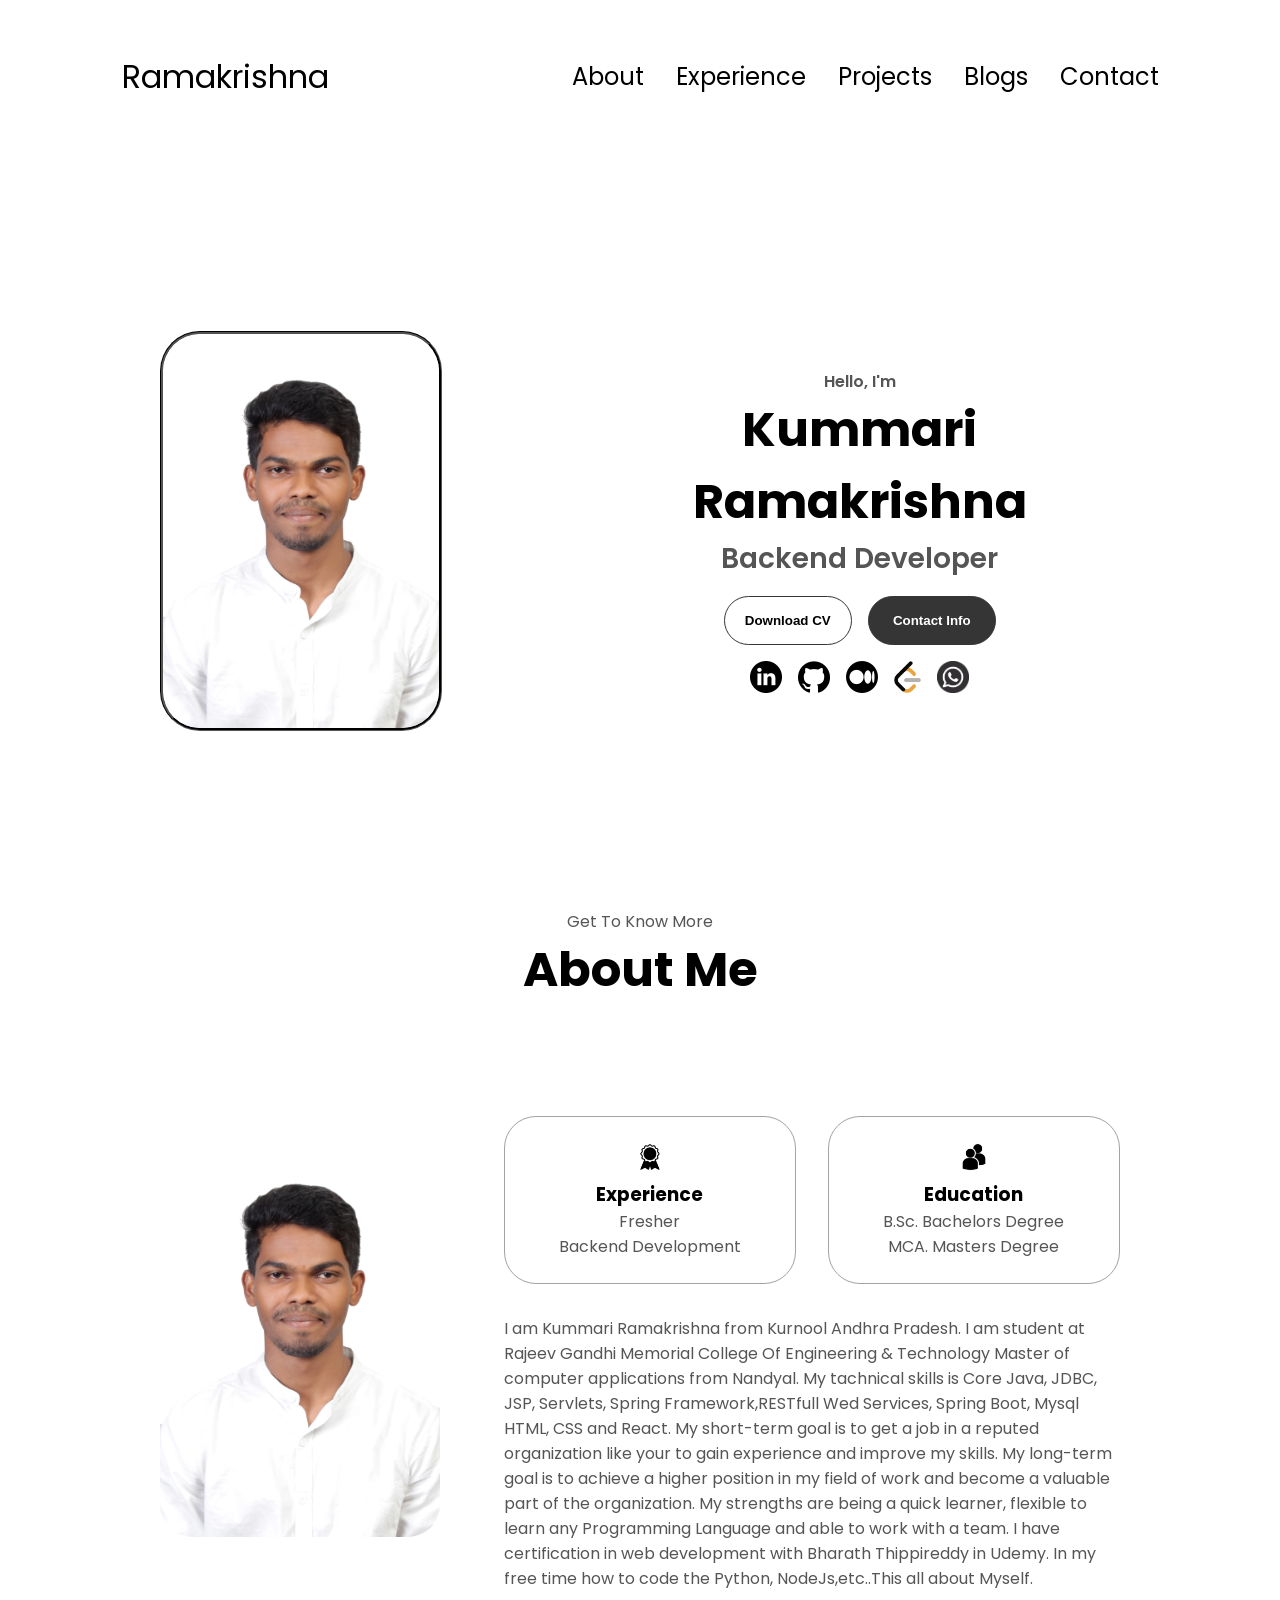
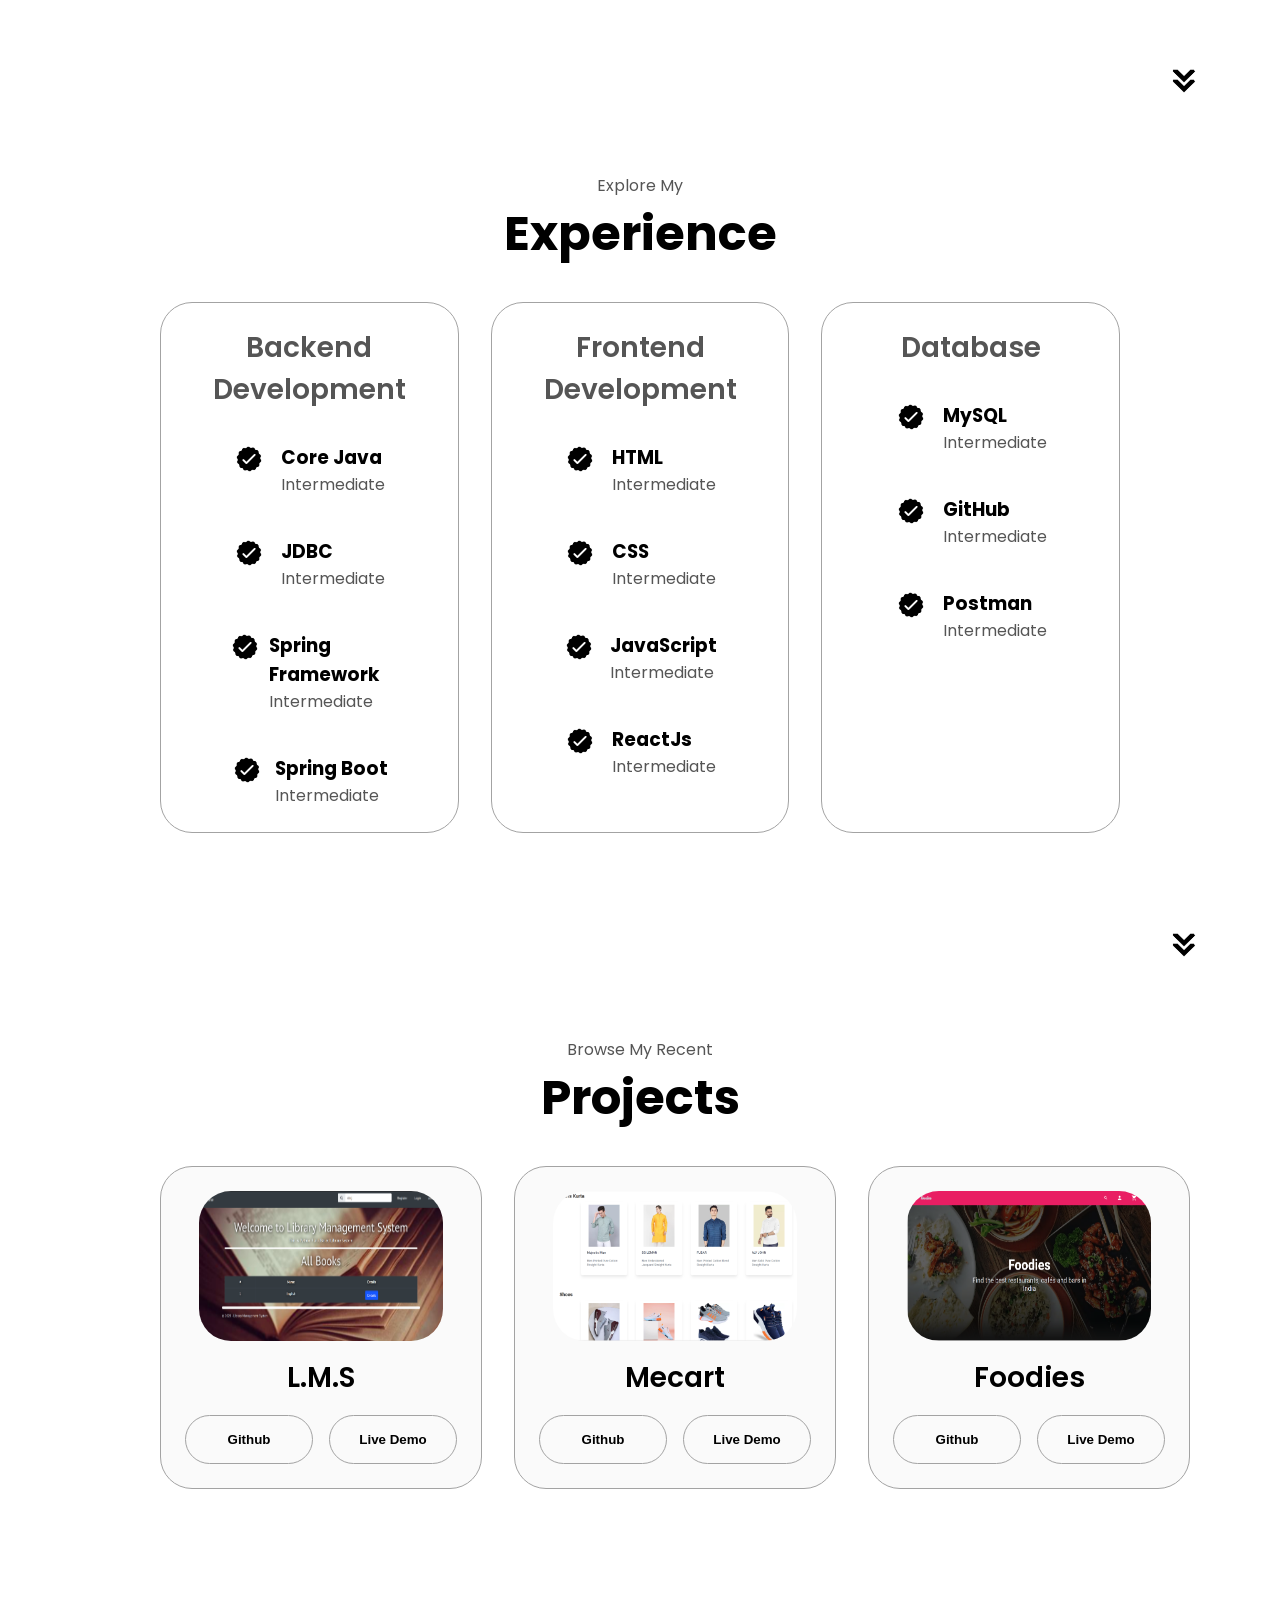
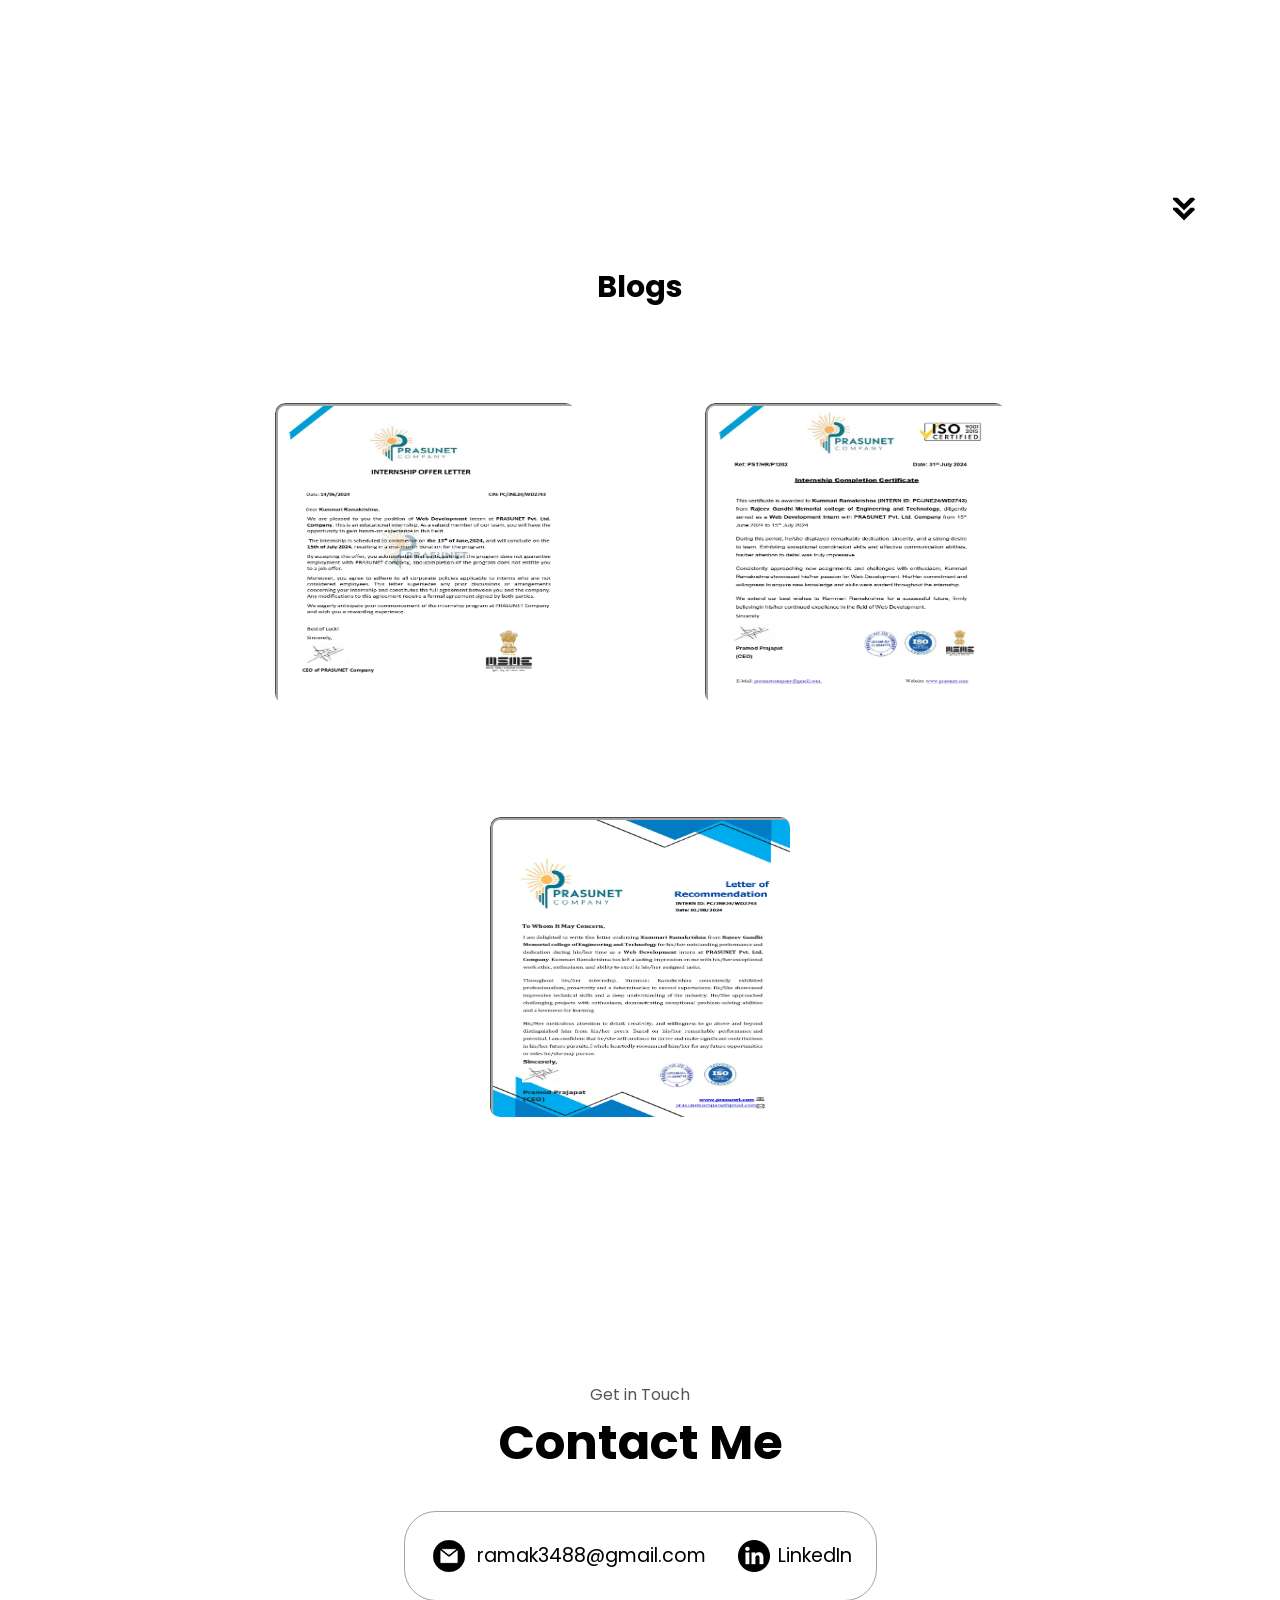
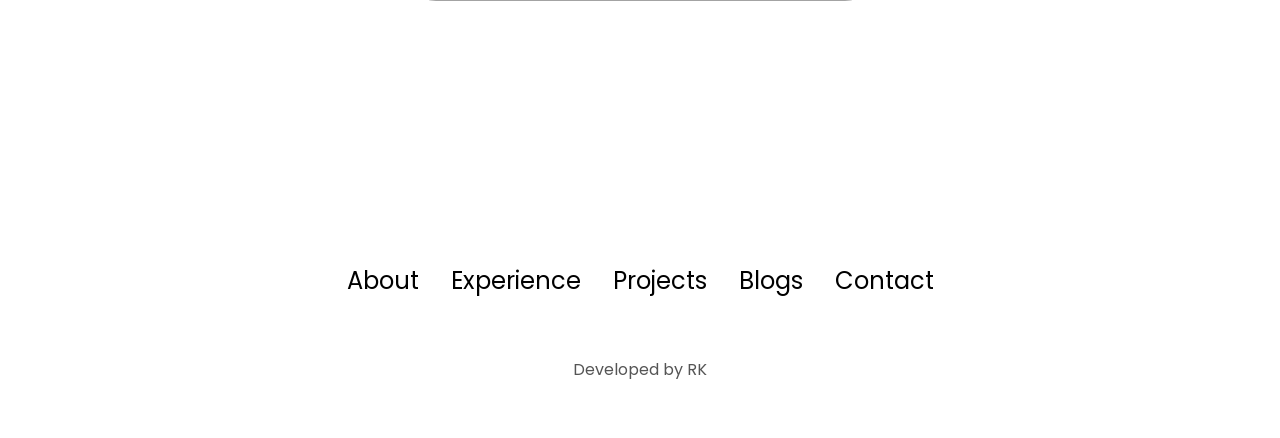
==== Ramakrishna/index.html @ 5ee0438a "Commit RK" ====
<!DOCTYPE html>
<html lang="en">
  <head>
    <meta charset="UTF-8" />
    <meta http-equiv="X-UA-Compatible" content="IE=edge" />
    <meta name="viewport" content="width=device-width, initial-scale=1.0" />
    <title>RK Portfolio</title>
    <link rel="stylesheet" href="style.css" />
    <link rel="stylesheet" href="mediaqueries.css" />
  </head>
  <body>
    <nav id="desktop-nav">
      <div class="logo">Ramakrishna</div>
      <div>
        <ul class="nav-links">
          <li><a href="#about">About</a></li>
          <li><a href="#experience">Experience</a></li>
          <li><a href="#projects">Projects</a></li>
          <li><a href="#blogs">Blogs</a></li>
          <li><a href="#contact">Contact</a></li>
        </ul>
      </div>
    </nav>
    <nav id="hamburger-nav">
      <div class="logo">Ramakrishna</div>
      <div class="hamburger-menu">
        <div class="hamburger-icon" onclick="toggleMenu()">
          <span></span>
          <span></span>
          <span></span>
        </div>
        <div class="menu-links">
          <li><a href="#about" onclick="toggleMenu()">About</a></li>
          <li><a href="#experience" onclick="toggleMenu()">Experience</a></li>
          <li><a href="#projects" onclick="toggleMenu()">Projects</a></li>
          <li><a href="#blogs" onclick="toggleMenu()">Blogs</a></li>
          <li><a href="#contact" onclick="toggleMenu()">Contact</a></li>
        </div>
      </div>
    </nav>
    <section id="profile">
      <div class="section__pic-container">
        <img  class="main-image" src="./assets/IMG_5752.JPG" alt="RK profile picture" />
      </div>
      <div class="section__text">
        <p class="section__text__p1">Hello, I'm</p>
        <h1 class="title">Kummari Ramakrishna</h1>
        <p class="section__text__p2">Backend Developer</p>
        <div class="btn-container">
          <button
            class="btn btn-color-2"
            onclick="window.open('./assets/RamakrishnaCV3488.pdf')"
          >
            Download CV
          </button>
          <button class="btn btn-color-1" onclick="location.href='./#contact'">
            Contact Info
          </button>
        </div>
        <div id="socials-container">
          <img
            src="./assets/linkedin.png"
            alt="My LinkedIn profile"
            class="icon"
            onclick="location.href='https://www.linkedin.com/in/k-ramakrishna-a9a9811ab/'"
          />
          <img
            src="./assets/github.png"
            alt="My Github profile"
            class="icon"
            onclick="location.href='https://github.com/RAMAKRISHNA3488'"
          />
          <img
          src="./assets/Medium.png"
          alt="Medium profile"
          class="icon"
          onclick="location.href='https://ramakrishna-01.medium.com'"
        />
        <img
        src="./assets/LeetCode.png"
        alt="Leetcode profile"
        class="icon"
        onclick="location.href='https://leetcode.com/u/Ram3488/'"
      />
      <img
      src="./assets/whatsapp.png"
      alt="Whatsapp profile"
      class="icon"
      onclick="location.href='https://wa.me/+919949920219?text=Hello%20Ram,%20I%20am'"
    />
        </div>
      </div>
    </section>
    <section id="about">
      <p class="section__text__p1">Get To Know More</p>
      <h1 class="title">About Me</h1>
      <div class="section-container">
        <div class="section__pic-container">
          <img
            src="./assets/IMG_5752.JPG"
            alt="Profile picture"
            class="about-pic"
          />
        </div>
        <div class="about-details-container">
          <div class="about-containers">
            <div class="details-container">
              <img
                src="./assets/experience.png"
                alt="Experience icon"
                class="icon"
              />
              <h3>Experience</h3>
              <p>Fresher <br />Backend Development</p>
            </div>
            <div class="details-container">
              <img
                src="./assets/education.png"
                alt="Education icon"
                class="icon"
              />
              <h3>Education</h3>
              <p>B.Sc. Bachelors Degree<br />MCA. Masters Degree</p>
            </div>
          </div>
          <div class="text-container">
            <p>
              I am Kummari Ramakrishna from Kurnool Andhra Pradesh. 
              I am student at Rajeev Gandhi Memorial
              College Of Engineering & Technology Master of computer applications from Nandyal. 
              My tachnical skills is Core Java, JDBC, JSP, Servlets, Spring Framework,RESTfull Wed Services, Spring Boot, Mysql HTML, CSS and React.
               My short-term goal is to get a job in a reputed organization like your to gain experience and improve my skills. 
               My long-term goal is to achieve a higher position in my field of work and become a valuable part of the organization.
                My strengths are being a quick learner, flexible to learn any Programming Language and able to work with a team.
                 I have certification in web development with Bharath Thippireddy in Udemy. In my free time how to code the Python, NodeJs,etc..This all about Myself.
            </p>
          </div>
        </div>
      </div>
      <img
        src="./assets/arrow.png"
        alt="Arrow icon"
        class="icon arrow"
        onclick="location.href='./#experience'"
      />
    </section>
    <section id="experience">
      <p class="section__text__p1">Explore My</p>
      <h1 class="title">Experience</h1>
      <div class="experience-details-container">
        <div class="about-containers">
          <div class="details-container">
            <h2 class="experience-sub-title">Backend Development</h2>
            <div class="article-container">
              <article>
                <img
                  src="./assets/checkmark.png"
                  alt="Experience icon"
                  class="icon"
                />
                <div>
                  <h3>Core Java</h3>
                  <p>Intermediate</p>
                </div>
              </article>
              <article>
                <img
                  src="./assets/checkmark.png"
                  alt="Experience icon"
                  class="icon"
                />
                <div>
                  <h3>JDBC</h3>
                  <p>Intermediate</p>
                </div>
              </article>
              <article>
                <img
                  src="./assets/checkmark.png"
                  alt="Experience icon"
                  class="icon"
                />
                <div>
                  <h3>Spring Framework</h3>
                  <p>Intermediate</p>
                </div>
              </article>
              <article>
                <img
                  src="./assets/checkmark.png"
                  alt="Experience icon"
                  class="icon"
                />
                <div>
                  <h3>Spring Boot</h3>
                  <p>Intermediate</p>
                </div>
              </article>
              
            </div>
          </div>
          <div class="details-container">
            <h2 class="experience-sub-title">Frontend Development</h2>
            <div class="article-container">
              <article>
                <img
                  src="./assets/checkmark.png"
                  alt="Experience icon"
                  class="icon"
                />
                <div>
                  <h3>HTML</h3>
                  <p>Intermediate</p>
                </div>
              </article>
              <article>
                <img
                  src="./assets/checkmark.png"
                  alt="Experience icon"
                  class="icon"
                />
                <div>
                  <h3>CSS</h3>
                  <p>Intermediate</p>
                </div>
              </article>
              <article>
                <img
                  src="./assets/checkmark.png"
                  alt="Experience icon"
                  class="icon"
                />
                <div>
                  <h3>JavaScript</h3>
                  <p>Intermediate</p>
                </div>
              </article>
              <article>
                <img
                  src="./assets/checkmark.png"
                  alt="Experience icon"
                  class="icon"
                />
                <div>
                  <h3>ReactJs</h3>
                  <p>Intermediate</p>
                </div>
              </article>
            </div>
          </div>
          <div class="details-container">
            <h2 class="experience-sub-title">Database</h2>
            <div class="article-container">
              <article>
                <img
                  src="./assets/checkmark.png"
                  alt="Experience icon"
                  class="icon"
                />
                <div>
                  <h3>MySQL</h3>
                  <p>Intermediate</p>
                </div>
              </article>
              <article>
                <img
                  src="./assets/checkmark.png"
                  alt="Experience icon"
                  class="icon"
                />
                <div>
                  <h3>GitHub</h3>
                  <p>Intermediate</p>
                </div>
              </article>
              <article>
                <img
                  src="./assets/checkmark.png"
                  alt="Experience icon"
                  class="icon"
                />
                <div>
                  <h3>Postman</h3>
                  <p>Intermediate</p>
                </div>
              </article>
            </div>
          </div>
        </div>
      </div>
      <img
        src="./assets/arrow.png"
        alt="Arrow icon"
        class="icon arrow"
        onclick="location.href='./#projects'"
      />
    </section>
    <section id="projects">
      <p class="section__text__p1">Browse My Recent</p>
      <h1 class="title">Projects</h1>
      <div class="experience-details-container">
        <div class="about-containers">
          <div class="details-container color-container">
            <div class="article-container">
              <img
                src="assets/library.png"
                alt="Project 1"
                class="project-img"
              />
            </div>
            <h2 class="experience-sub-title project-title">L.M.S</h2>
            <div class="btn-container">
              <button
                class="btn btn-color-2 project-btn"
                onclick="location.href='#'"
              >
                Github
              </button>
              <button
                class="btn btn-color-2 project-btn"
                onclick="location.href='LibraryLiveDemo.html'"
              >
                Live Demo
              </button>
            </div>
          </div>
          <div class="details-container color-container">
            <div class="article-container">
              <img
                src="./livedemo-mecart-pics/Main Mecart.png"
                alt="Project 2"
                class="project-img"
              />
            </div>
            <h2 class="experience-sub-title project-title">Mecart</h2>
            <div class="btn-container">
              <button
                class="btn btn-color-2 project-btn"
                onclick="location.href='#'"
              >
                Github
              </button>
              <button
                class="btn btn-color-2 project-btn"
                onclick="location.href='MecartLiveDemo.html'"
              >
                Live Demo
              </button>
            </div>
          </div>
          <div class="details-container color-container">
            <div class="article-container">
              <img
                src="./Foodies/Foodies-Main.png"
                alt="Project 3"
                class="project-img"
              />
            </div>
            <h2 class="experience-sub-title project-title">Foodies</h2>
            <div class="btn-container">
              <button
                class="btn btn-color-2 project-btn"
                onclick="location.href='#'"
              >
                Github
              </button>
              <button
                class="btn btn-color-2 project-btn"
                onclick="location.href='FoodiesLiveDemo.html'"
              >
                Live Demo
              </button>
            </div>
          </div>
        </div>
      </div>
      <img
        src="./assets/arrow.png"
        alt="Arrow icon"
        class="icon arrow"
        onclick="location.href='./#contact'"
      />
    </section>
    <h1 class="blog-title" >Blogs</h1>
    <section class="main-blog" id="blogs">
      <div class="blogs">
        <div class="blog">
          <img src="./assets/Blogs/Offer-Letter.jpg" alt="">
          <div class="content">
            <h1>Web Development Intern</h1>
            <h2>Prasunet Company Private Limited</h2>
            <p>June-2024 to July-2024</p>
            <p>-Internship Offer Letter</p>
          </div>
        </div>
      </div>
      <div class="blogs">
        <div class="blog">
          <img src="./assets/Blogs/Completions-Certificate.jpg" alt="">
          <div class="content">
            <h1>Web Development Intern</h1>
            <h2>Prasunet Company Private Limited</h2>
            <p>June-2024 to July-2024</p>
            <p>-Internship Completion Certificate</p>
          </div>
        </div>
      </div>

      <div class="blogs">
        <div class="blog">
          <img src="./assets/Blogs/Letter-of-Recommendation.jpg" alt="">
          <div class="content">
            <h1>Web Development Intern</h1>
            <h2>Prasunet Company Private Limited</h2>
            <p>June-2024 to July-2024</p>
            <p>-Letter of Recommendation(LoR)</p>
          </div>
        </div>
      </div>
    </section>
    <section id="contact">
      <p class="section__text__p1">Get in Touch</p>
      <h1 class="title">Contact Me</h1>
      <div class="contact-info-upper-container">
        <div class="contact-info-container">
          <img
            src="./assets/email.png"
            alt="Email icon"
            class="icon contact-icon email-icon"
          />
          <p><a href="mailto:ramak3488@gmail.com">ramak3488@gmail.com</a></p>
        </div>
        <div class="contact-info-container">
          <img
            src="./assets/linkedin.png"
            alt="LinkedIn icon"
            class="icon contact-icon"
          />
          <p><a href="https://www.linkedin.com/in/k-ramakrishna-a9a9811ab/">LinkedIn</a></p>
        </div>
      </div>
    </section>
    <footer>
      <nav>
        <div class="nav-links-container">
          <ul class="nav-links">
            <li><a href="#about">About</a></li>
            <li><a href="#experience">Experience</a></li>
            <li><a href="#projects">Projects</a></li>
            <li><a href="#blogs">Blogs</a></li>
            <li><a href="#contact">Contact</a></li>
          </ul>
        </div>
      </nav>
      <p>Developed by RK</p>
    </footer>
    <script src="script.js"></script>
  </body>
</html>
---- Ramakrishna/style.css ----
/* GENERAL */

@import url("https://fonts.googleapis.com/css2?family=Poppins:wght@300;400;500;600&display=swap");

* {
  margin: 0;
  padding: 0;
}

body {
  font-family: "Poppins", sans-serif;
}

html {
  scroll-behavior: smooth;
}

p {
  color: rgb(85, 85, 85);
}

/* TRANSITION */

a,
.btn {
  transition: all 300ms ease;
}

/* DESKTOP NAV */

nav,
.nav-links {
  display: flex;
}

nav {
  justify-content: space-around;
  align-items: center;
  height: 17vh;
}

.nav-links {
  gap: 2rem;
  list-style: none;
  font-size: 1.5rem;
}

a {
  color: black;
  text-decoration: none;
  text-decoration-color: white;
}

a:hover {
  color: grey;
  text-decoration: underline;
  text-underline-offset: 1rem;
  text-decoration-color: rgb(181, 181, 181);
}

.logo {
  font-size: 2rem;
}

.logo:hover {
  cursor: default;
}

/* HAMBURGER MENU */

#hamburger-nav {
  display: none;
}

.hamburger-menu {
  position: relative;
  display: inline-block;
}

.hamburger-icon {
  display: flex;
  flex-direction: column;
  justify-content: space-between;
  height: 24px;
  width: 30px;
  cursor: pointer;
}

.hamburger-icon span {
  width: 100%;
  height: 2px;
  background-color: black;
  transition: all 0.3 ease-in-out;
}

.menu-links {
  position: absolute;
  top: 100%;
  right: 0;
  background-color: white;
  width: fit-content;
  max-height: 0;
  overflow: hidden;
  transition: all 0.3 ease-in-out;
}

.menu-links a {
  display: block;
  padding: 10px;
  text-align: center;
  font-size: 1.5rem;
  color: black;
  text-decoration: none;
  transition: all 0.3 ease-in-out;
}

.menu-links li {
  list-style: none;
}

.menu-links.open {
  max-height: 300px;
}

.hamburger-icon.open span:first-child {
  transform: rotate(45deg) translate(10px, 5px);
}

.hamburger-icon.open span:nth-child(2) {
  opacity: 0;
}

.hamburger-icon.open span:last-child {
  transform: rotate(-45deg) translate(10px, -5px);
}

.hamburger-icon span:first-child {
  transform: none;
}

.hamburger-icon span:first-child {
  opacity: 1;
}

.hamburger-icon span:first-child {
  transform: none;
}

/* SECTIONS */

section {
  padding-top: 4vh;
  height: 96vh;
  margin: 0 10rem;
  box-sizing: border-box;
  min-height: fit-content;
}

.section-container {
  display: flex;
}

/* PROFILE SECTION */

#profile {
  display: flex;
  justify-content: center;
  gap: 5rem;
  height: 80vh;
}

.section__pic-container {
  display: flex;
  height: 400px;
  width: 400px;
  margin: auto 0;
  border-radius: 10px;
}
.main-image {
  border-radius: 40px;
  border-color: black;
  border-style:  groove;
}

.section__text {
  align-self: center;
  text-align: center;
}

.section__text p {
  font-weight: 600;
}

.section__text__p1 {
  text-align: center;
}

.section__text__p2 {
  font-size: 1.75rem;
  margin-bottom: 1rem;
}

.title {
  font-size: 3rem;
  text-align: center;
}

#socials-container {
  display: flex;
  justify-content: center;
  margin-top: 1rem;
  gap: 1rem;
}

/* ICONS */

.icon {
  cursor: pointer;
  height: 2rem;
}

/* BUTTONS */

.btn-container {
  display: flex;
  justify-content: center;
  gap: 1rem;
}

.btn {
  font-weight: 600;
  transition: all 300ms ease;
  padding: 1rem;
  width: 8rem;
  border-radius: 2rem;
}

.btn-color-1,
.btn-color-2 {
  border: rgb(53, 53, 53) 0.1rem solid;
}

.btn-color-1:hover,
.btn-color-2:hover {
  cursor: pointer;
}

.btn-color-1,
.btn-color-2:hover {
  background: rgb(53, 53, 53);
  color: white;
}


.btn-color-1:hover {
  background: white;
  color: black;
 
}

.btn-color-2 {
  background: none;
}

.btn-color-2:hover {
  border: rgb(255, 255, 255) 0.1rem solid;
}

.btn-container {
  gap: 1rem;
}

/* ABOUT SECTION */

#about {
  position: relative;
}

.about-containers {
  gap: 2rem;
  margin-bottom: 2rem;
  margin-top: 2rem;
}

.about-details-container {
  justify-content: center;
  flex-direction: column;
}

.about-containers,
.about-details-container {
  display: flex;
}

.about-pic {
  border-radius: 2rem;
}

.arrow {
  position: absolute;
  right: -5rem;
  bottom: 2.5rem;
}

.details-container {
  padding: 1.5rem;
  flex: 1;
  background: white;
  border-radius: 2rem;
  border: rgb(53, 53, 53) 0.1rem solid;
  border-color: rgb(163, 163, 163);
  text-align: center;
}

.section-container {
  gap: 4rem;
  height: 80%;
}

.section__pic-container {
  height: 400px;
  width: 400px;
  margin: auto 0;
}

/* EXPERIENCE SECTION */

#experience {
  position: relative;
}

.experience-sub-title {
  color: rgb(85, 85, 85);
  font-weight: 600;
  font-size: 1.75rem;
  margin-bottom: 2rem;
}

.experience-details-container {
  display: flex;
  justify-content: center;
  flex-direction: column;
}

.article-container {
  display: flex;
  text-align: initial;
  flex-wrap: wrap;
  flex-direction: row;
  gap: 2.5rem;
  justify-content: space-around;
}

article {
  display: flex;
  width: 10rem;
  justify-content: space-around;
  gap: 0.5rem;
}

article .icon {
  cursor: default;
}

/* PROJECTS SECTION */

#projects {
  position: relative;
}

.color-container {
  border-color: rgb(163, 163, 163);
  background: rgb(250, 250, 250);
}

.project-img {
  border-radius: 2rem;
  width: 90%;
  height: 150px;
}

.project-title {
  margin: 1rem;
  color: black;
}

.project-btn {
  color: black;
  border-color: rgb(163, 163, 163);
}

/* CONTACT */

#contact {
  display: flex;
  justify-content: center;
  flex-direction: column;
  height: 70vh;
}

.contact-info-upper-container {
  display: flex;
  justify-content: center;
  border-radius: 2rem;
  border: rgb(53, 53, 53) 0.1rem solid;
  border-color: rgb(163, 163, 163);
  background: (250, 250, 250);
  margin: 2rem auto;
  padding: 0.5rem;
}

.contact-info-container {
  display: flex;
  align-items: center;
  justify-content: center;
  gap: 0.5rem;
  margin: 1rem;
}

.contact-info-container p {
  font-size: larger;
}

.contact-icon {
  cursor: default;
}

.email-icon {
  height: 2.5rem;
}

/* FOOTER SECTION */

footer {
  height: 26vh;
  margin: 0 1rem;
}

footer p {
  text-align: center;
}


/* Blogs */

.blog-title {
  margin-top: 0;
  text-align: center;
  font-size: 30px;
  font-weight: bold;
  /* margin-bottom: 50px; */
  margin-bottom: 0;
}

.main-blog {
  /* margin-top: 50px; */
  display: flex;
  justify-content: space-evenly;
  align-items: center;
  /* margin-bottom: 50px; */
  flex-wrap: wrap;
}
.blogs {
  display: flex;
  justify-content: space-evenly;
  align-items: center;
  flex-wrap: wrap;
}

.blog {
  width: 300px;
  height: 300px;
  overflow: hidden;
  position: relative;
  border-radius: 10px;
  gap: inherit;
  margin: 1rem;
  font-family: Poppins;
}
.blog img {
  width: 100%;
  height: 100%;
  border-radius: 10px;
  border-style: groove;
  border-color: rgb(163, 163, 163);
  
}
.blog:hover {
  cursor: pointer;
  border-style: groove;
  border-color: rgb(163, 163, 163);
  box-shadow: 0 0 10px rgba(0, 0, 0, 0.2);
}

.content {
  position: absolute;
  z-index: 10;
  bottom: -100%;
  background-color: #fff;
  transition: 0.3s;
  height: 100px;
  /* padding: 2px 5px 0 5px; */
  border-top-left-radius: 10px;
  border-top-right-radius: 10px;
  width: 100%;
}

.blog:hover .content {
  bottom: 0;
  /* border-style: groove;
  border-color: rgb(163, 163, 163); */
}

.blog .content p {
  color: #000;
  width: 100%;
  
}
.blog:hover img {
  transition: 0.3s;
  transform: scale(1.5);
  filter: (2px);
}

.blog .content h1 {
  text-align: center;
  font-size: 20px;
  font-weight: 700;
}

.blog .content h2 {
  text-align: center;
  font-size: 15px;
  
}

.blog .content p {
  text-align: center;
  font-size: 12px;
  font-weight: 700;
  margin-bottom: 0;
}
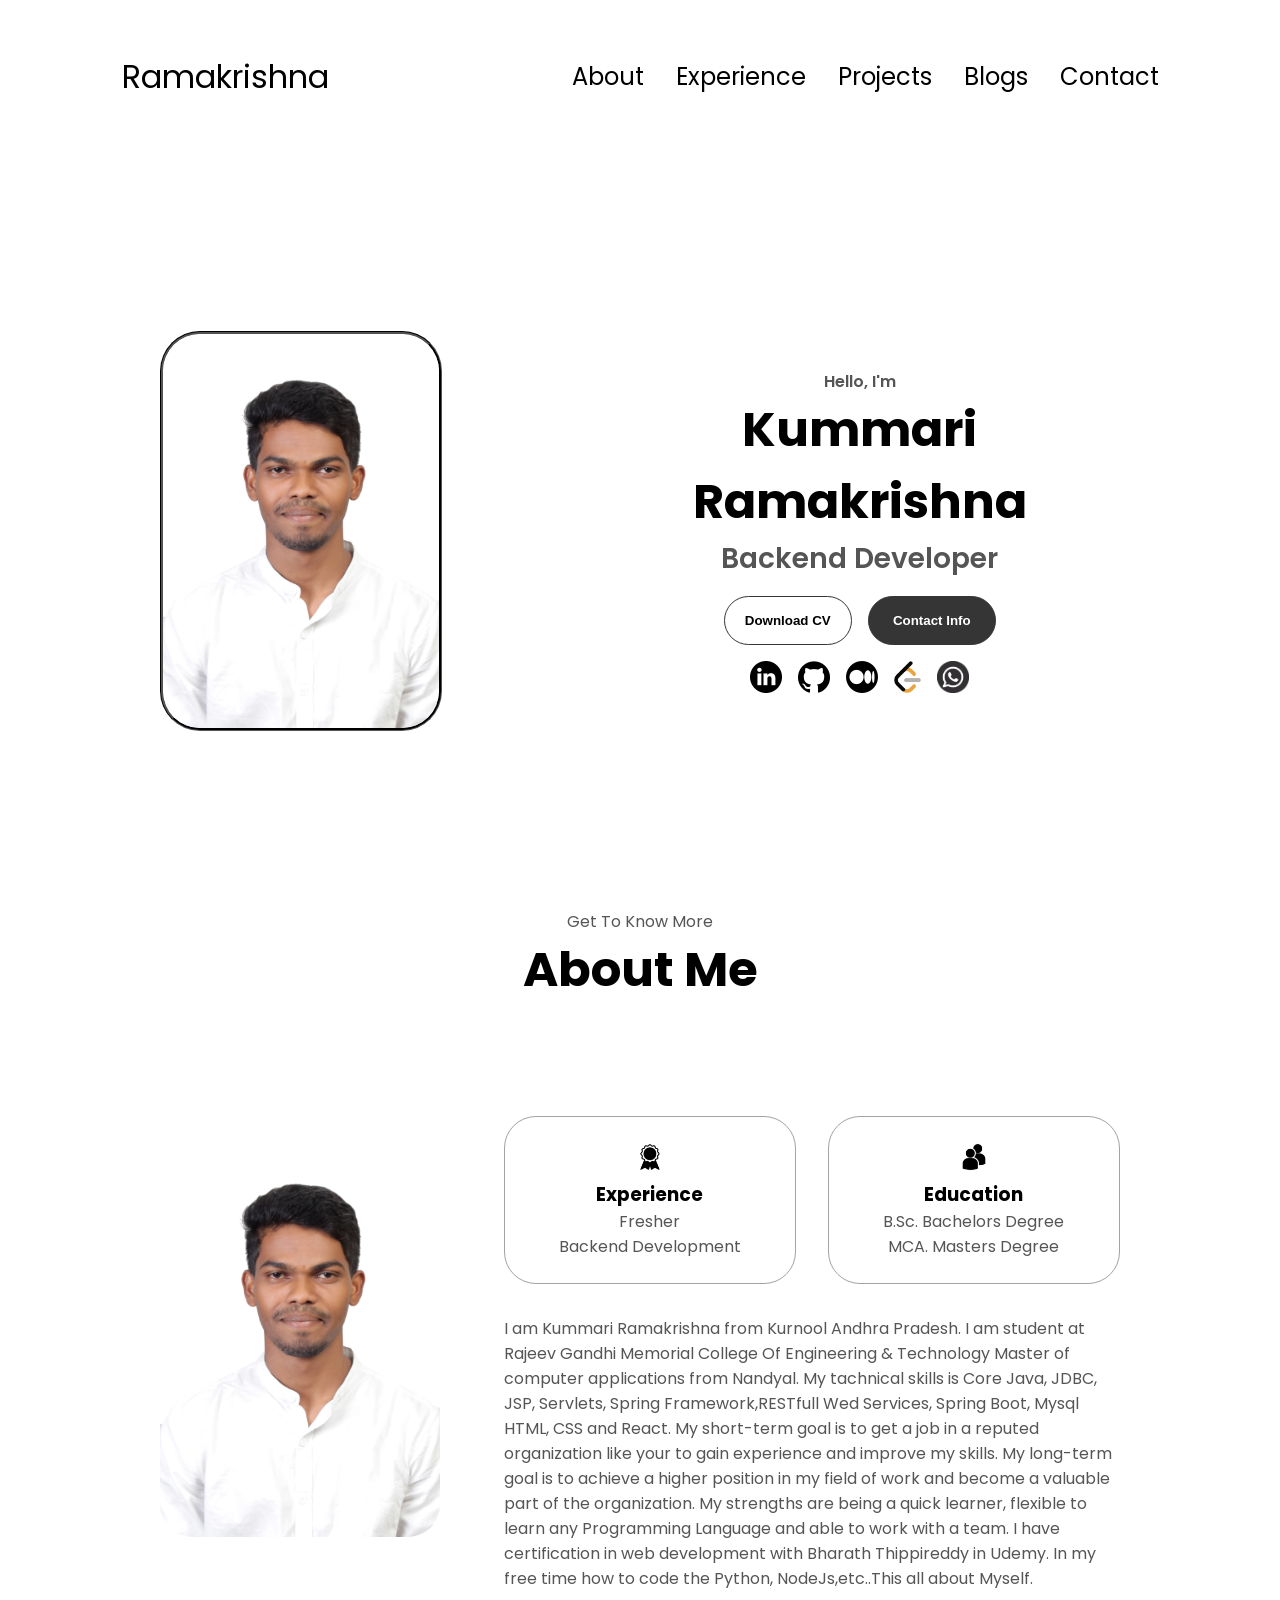
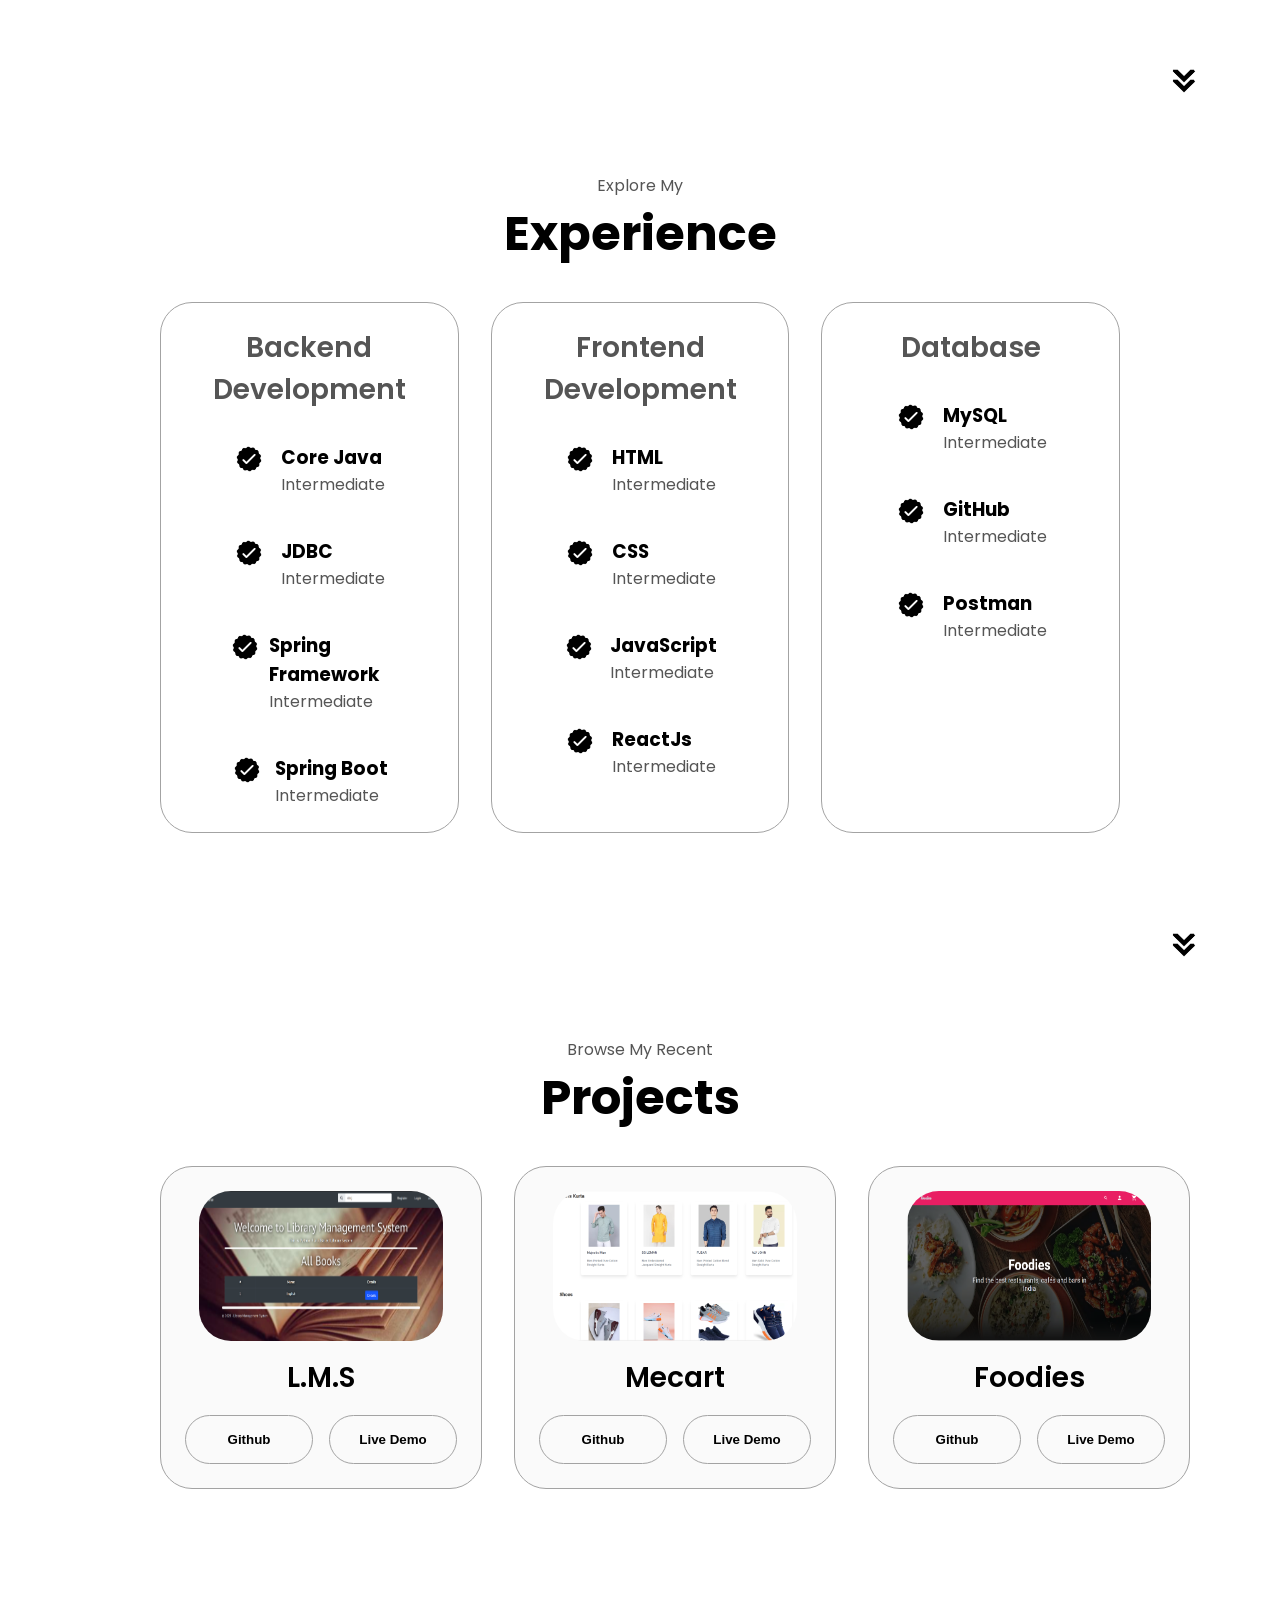
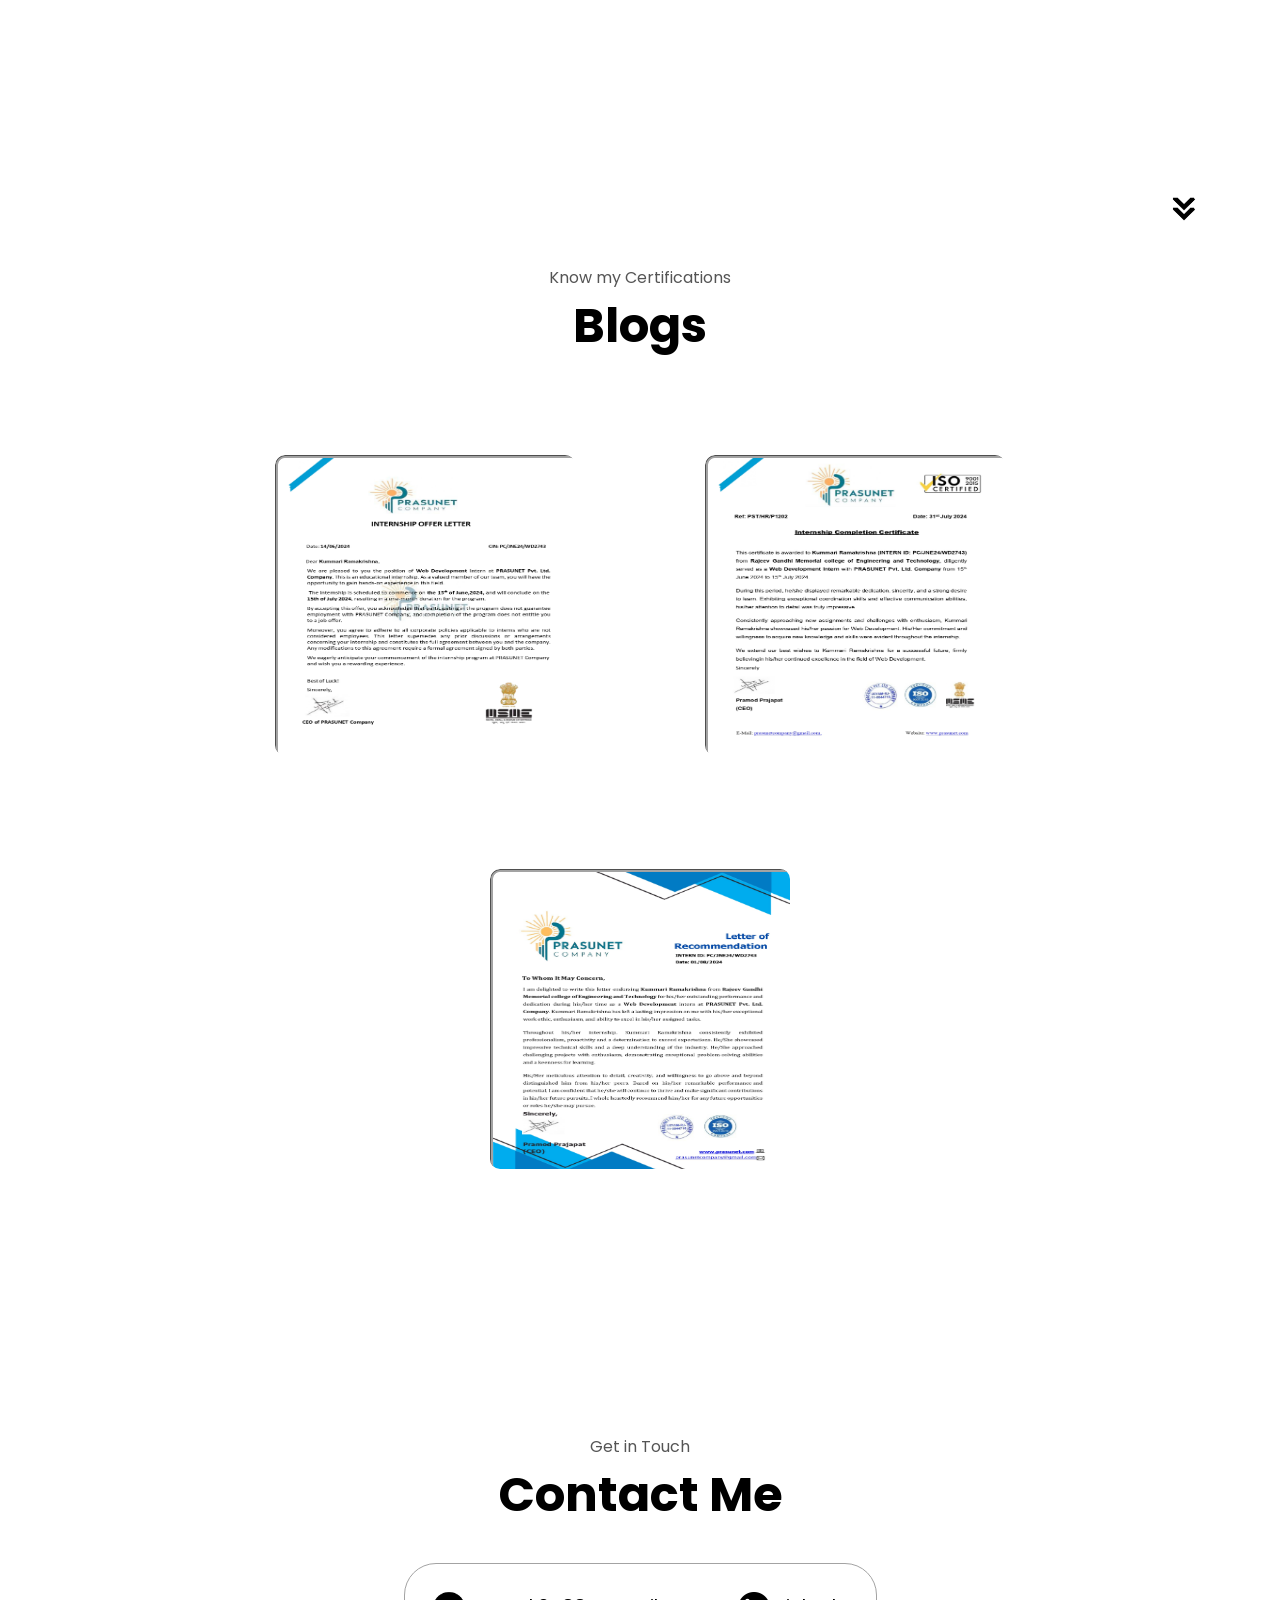
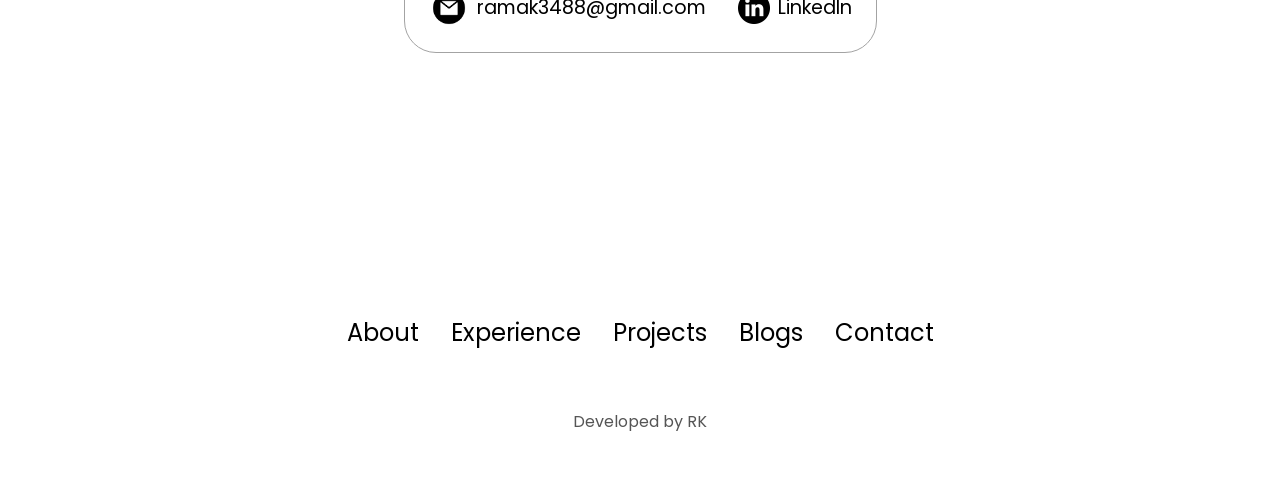
==== commit d93546c2: "rk" ====
--- a/Ramakrishna/index.html
+++ b/Ramakrishna/index.html
@@ -381,7 +381,8 @@
         onclick="location.href='./#contact'"
       />
     </section>
-    <h1 class="blog-title" >Blogs</h1>
+    <p class="section__text__p1">Know my Certifications</p>
+      <h1 class="title">Blogs</h1>
     <section class="main-blog" id="blogs">
       <div class="blogs">
         <div class="blog">
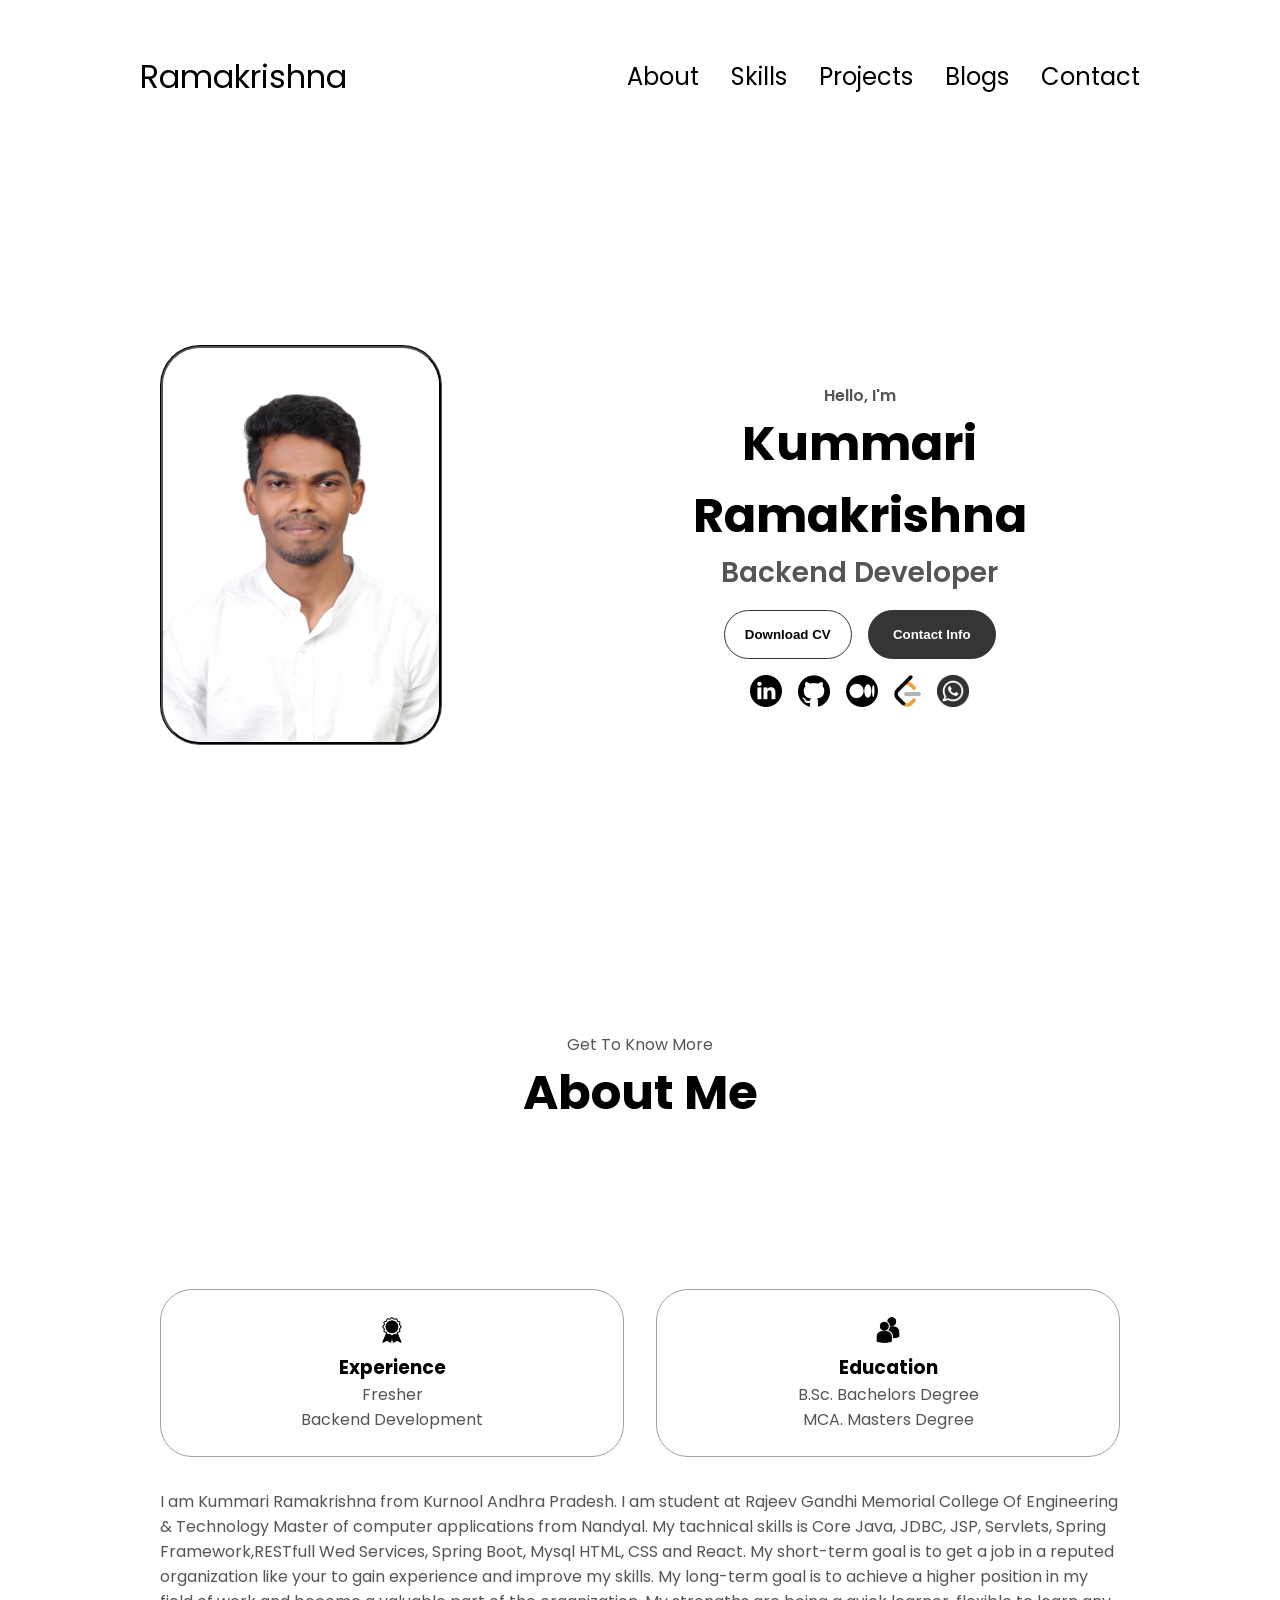
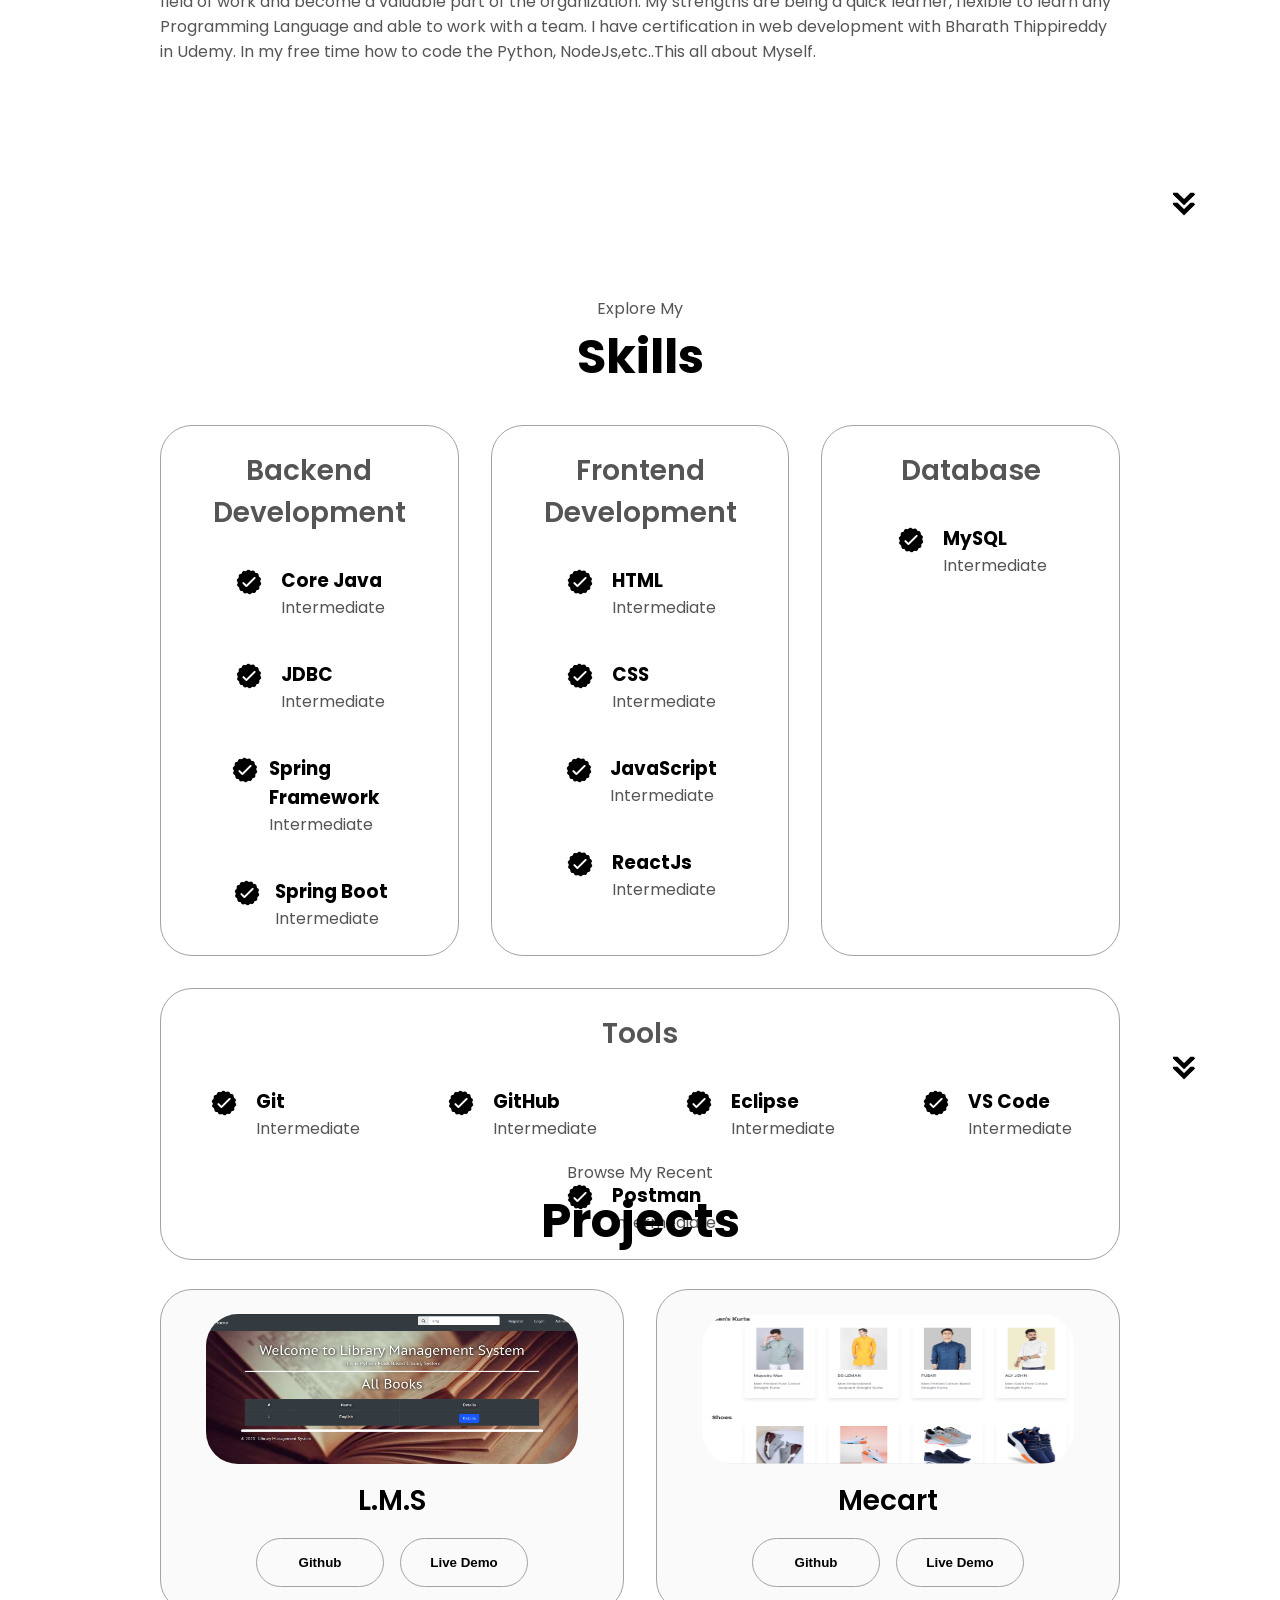
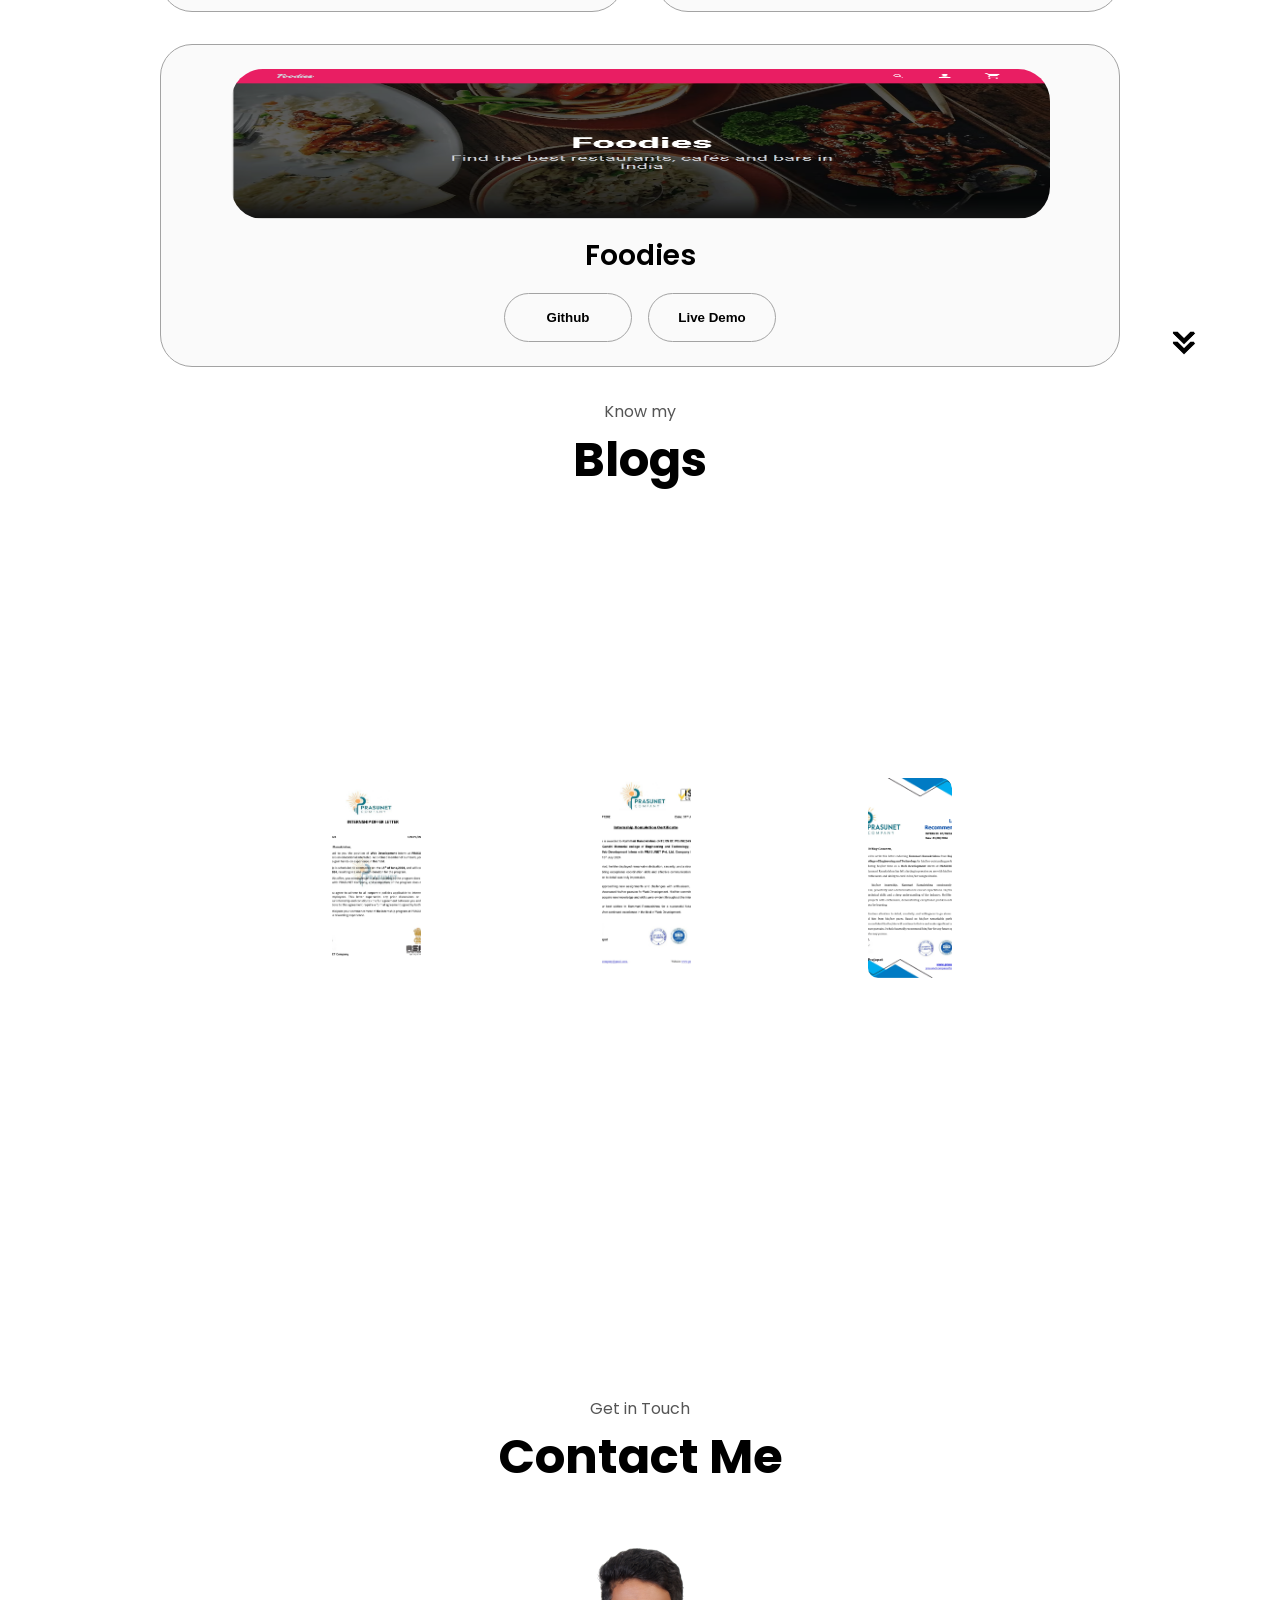
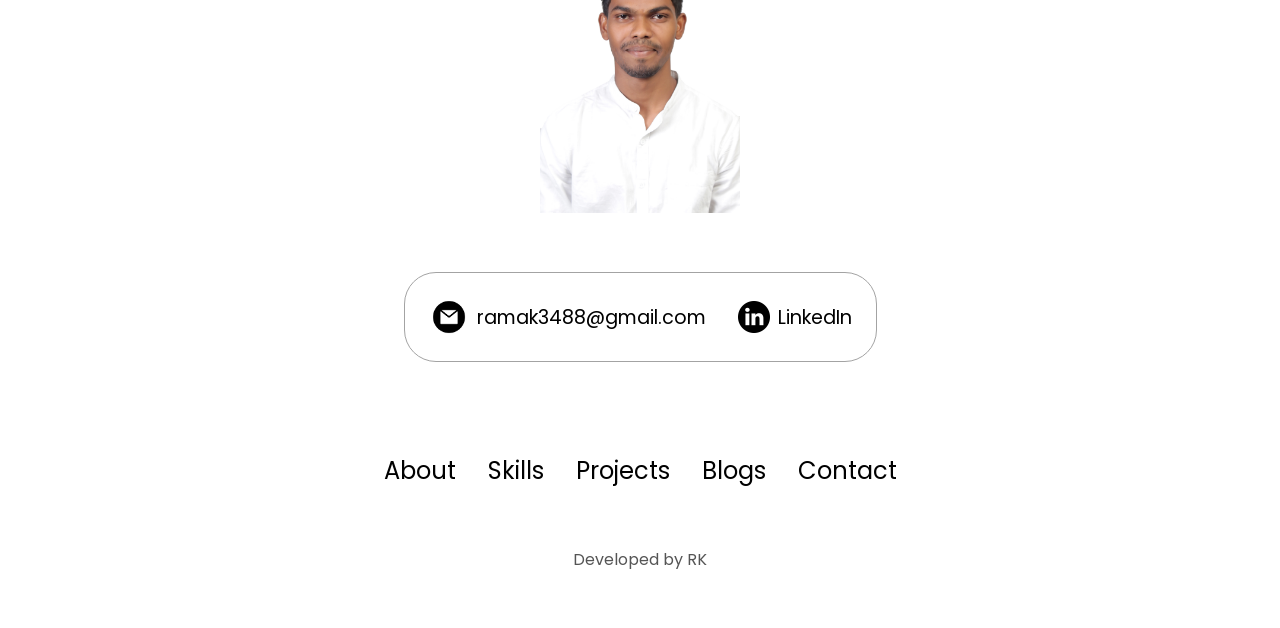
==== commit 315ccd7d: "Commit RK" ====
--- a/Ramakrishna/index.html
+++ b/Ramakrishna/index.html
@@ -14,7 +14,7 @@
       <div>
         <ul class="nav-links">
           <li><a href="#about">About</a></li>
-          <li><a href="#experience">Experience</a></li>
+          <li><a href="#experience">Skills</a></li>
           <li><a href="#projects">Projects</a></li>
           <li><a href="#blogs">Blogs</a></li>
           <li><a href="#contact">Contact</a></li>
@@ -31,7 +31,7 @@
         </div>
         <div class="menu-links">
           <li><a href="#about" onclick="toggleMenu()">About</a></li>
-          <li><a href="#experience" onclick="toggleMenu()">Experience</a></li>
+          <li><a href="#experience" onclick="toggleMenu()">Skills</a></li>
           <li><a href="#projects" onclick="toggleMenu()">Projects</a></li>
           <li><a href="#blogs" onclick="toggleMenu()">Blogs</a></li>
           <li><a href="#contact" onclick="toggleMenu()">Contact</a></li>
@@ -95,13 +95,13 @@
       <p class="section__text__p1">Get To Know More</p>
       <h1 class="title">About Me</h1>
       <div class="section-container">
-        <div class="section__pic-container">
+        <!-- <div class="section__pic-container">
           <img
             src="./assets/IMG_5752.JPG"
             alt="Profile picture"
             class="about-pic"
           />
-        </div>
+        </div> -->
         <div class="about-details-container">
           <div class="about-containers">
             <div class="details-container">
@@ -146,7 +146,7 @@
     </section>
     <section id="experience">
       <p class="section__text__p1">Explore My</p>
-      <h1 class="title">Experience</h1>
+      <h1 class="title">Skills</h1>
       <div class="experience-details-container">
         <div class="about-containers">
           <div class="details-container">
@@ -262,6 +262,23 @@
                   <p>Intermediate</p>
                 </div>
               </article>
+
+            </div>
+          </div>
+          <div class="details-container">
+            <h2 class="experience-sub-title">Tools</h2>
+            <div class="article-container">
+              <article>
+                <img
+                  src="./assets/checkmark.png"
+                  alt="Experience icon"
+                  class="icon"
+                />
+                <div>
+                  <h3>Git</h3>
+                  <p>Intermediate</p>
+                </div>
+              </article>
               <article>
                 <img
                   src="./assets/checkmark.png"
@@ -270,6 +287,28 @@
                 />
                 <div>
                   <h3>GitHub</h3>
+                  <p>Intermediate</p>
+                </div>
+              </article>
+              <article>
+                <img
+                  src="./assets/checkmark.png"
+                  alt="Experience icon"
+                  class="icon"
+                />
+                <div>
+                  <h3>Eclipse</h3>
+                  <p>Intermediate</p>
+                </div>
+              </article>
+              <article>
+                <img
+                  src="./assets/checkmark.png"
+                  alt="Experience icon"
+                  class="icon"
+                />
+                <div>
+                  <h3>VS Code</h3>
                   <p>Intermediate</p>
                 </div>
               </article>
@@ -381,7 +420,7 @@
         onclick="location.href='./#contact'"
       />
     </section>
-    <p class="section__text__p1">Know my Certifications</p>
+    <p class="section__text__p1">Know my </p>
       <h1 class="title">Blogs</h1>
     <section class="main-blog" id="blogs">
       <div class="blogs">
@@ -418,11 +457,24 @@
           </div>
         </div>
       </div>
+      <img
+      src="./assets/arrow.png"
+      alt="Arrow icon"
+      class="icon arrow"
+      onclick="location.href='./#projects'"
+    />
     </section>
     <section id="contact">
       <p class="section__text__p1">Get in Touch</p>
       <h1 class="title">Contact Me</h1>
+      <div class="contact-me">
+        <img
+          src="./assets/IMG_5752.JPG"
+          alt="Profile picture"
+        />
+      </div>
       <div class="contact-info-upper-container">
+        
         <div class="contact-info-container">
           <img
             src="./assets/email.png"
@@ -446,7 +498,7 @@
         <div class="nav-links-container">
           <ul class="nav-links">
             <li><a href="#about">About</a></li>
-            <li><a href="#experience">Experience</a></li>
+            <li><a href="#experience">Skills</a></li>
             <li><a href="#projects">Projects</a></li>
             <li><a href="#blogs">Blogs</a></li>
             <li><a href="#contact">Contact</a></li>
--- a/Ramakrishna/style.css
+++ b/Ramakrishna/style.css
@@ -481,14 +481,14 @@
   width: 100%;
   height: 100%;
   border-radius: 10px;
-  border-style: groove;
-  border-color: rgb(163, 163, 163);
+  /* border-style: groove;
+  border-color: rgb(163, 163, 163); */
   
 }
 .blog:hover {
   cursor: pointer;
-  border-style: groove;
-  border-color: rgb(163, 163, 163);
+  /* border-style: groove;
+  border-color: rgb(163, 163, 163); */
   box-shadow: 0 0 10px rgba(0, 0, 0, 0.2);
 }
 
@@ -503,12 +503,14 @@
   border-top-left-radius: 10px;
   border-top-right-radius: 10px;
   width: 100%;
+
 }
 
 .blog:hover .content {
   bottom: 0;
   /* border-style: groove;
   border-color: rgb(163, 163, 163); */
+  
 }
 
 .blog .content p {
@@ -540,3 +542,24 @@
   font-weight: 700;
   margin-bottom: 0;
 }
+
+
+/* contact me */
+
+/* .contact-me img {
+  width: 300px;
+  height: 350px;
+  align-items: center;
+  margin-left: 430px;
+} */
+
+.contact-me {
+  text-align: center;
+  margin: 20px 0;
+}
+
+.contact-me img {
+  width: 70%;
+  max-width: 200px;
+  height: 300px;
+}
--- a/Ramakrishna/mediaqueries.css
+++ b/Ramakrishna/mediaqueries.css
@@ -0,0 +1,146 @@
+@media screen and (max-width: 1400px) {
+  #profile {
+    height: 83vh;
+    margin-bottom: 6rem;
+  }
+  .about-containers {
+    flex-wrap: wrap;
+  }
+  #contact,
+  #projects {
+    height: fit-content;
+  }
+}
+
+@media screen and (max-width: 1200px) {
+  #desktop-nav {
+    display: none;
+  }
+  #hamburger-nav {
+    display: flex;
+  }
+  #experience,
+  .experience-details-container {
+    margin-top: 2rem;
+  }
+  #profile,
+  .section-container {
+    display: block;
+  }
+  .arrow {
+    display: none;
+  }
+  section,
+  .section-container {
+    height: fit-content;
+  }
+  section {
+    margin: 0 5%;
+  }
+  .section__pic-container {
+    width: 275px;
+    height: 275px;
+    margin: 0 auto 2rem;
+  }
+  .about-containers {
+    margin-top: 0;
+  }
+}
+
+@media screen and (max-width: 600px) {
+  #contact,
+  footer {
+    height: 80vh;
+  }
+  #profile {
+    height: 83vh;
+    margin-bottom: 0;
+  }
+
+  #contact-me {
+    margin-left: 0px;
+
+  }
+
+  article {
+    font-size: 1rem;
+  }
+  footer nav {
+    height: fit-content;
+    margin-bottom: 2rem;
+  }
+  .about-containers,
+  .contact-info-upper-container,
+  .btn-container {
+    flex-wrap: wrap;
+  }
+  .contact-info-container {
+    margin: 0;
+  }
+  .contact-info-container p,
+  .nav-links li a {
+    font-size: 1rem;
+  }
+  .experience-sub-title {
+    font-size: 1.25rem;
+  }
+  .logo {
+    font-size: 1.5rem;
+  }
+  .nav-links {
+    flex-direction: column;
+    gap: 0.5rem;
+    text-align: center;
+  }
+  .section__pic-container {
+    width: auto;
+    height: 46vw;
+    justify-content: center;
+  }
+  .section__text__p2 {
+    font-size: 1.25rem;
+  }
+  .title {
+    font-size: 2rem;
+  }
+  .text-container {
+    text-align: justify;
+  }
+}
+
+/* blogs */
+
+@media (min-width: 1024px) and (max-width: 1440px) {
+  .main-blog {
+    padding: 40px;
+  }
+
+  .blogs {
+    justify-content: space-around;
+  }
+
+  .blog {
+    width: 48%; /* Two blogs side by side */
+  }
+
+  .blog img {
+    height: 200px;
+    object-fit: cover;
+  }
+
+  .blog .content {
+    padding: 15px;
+  }
+
+  .blog h1 {
+    font-size: 1.8rem;
+  }
+
+  .blog h2 {
+    font-size: 1.5rem;
+  }
+
+  .blog p {
+    font-size: 1.1rem;
+  }
+}
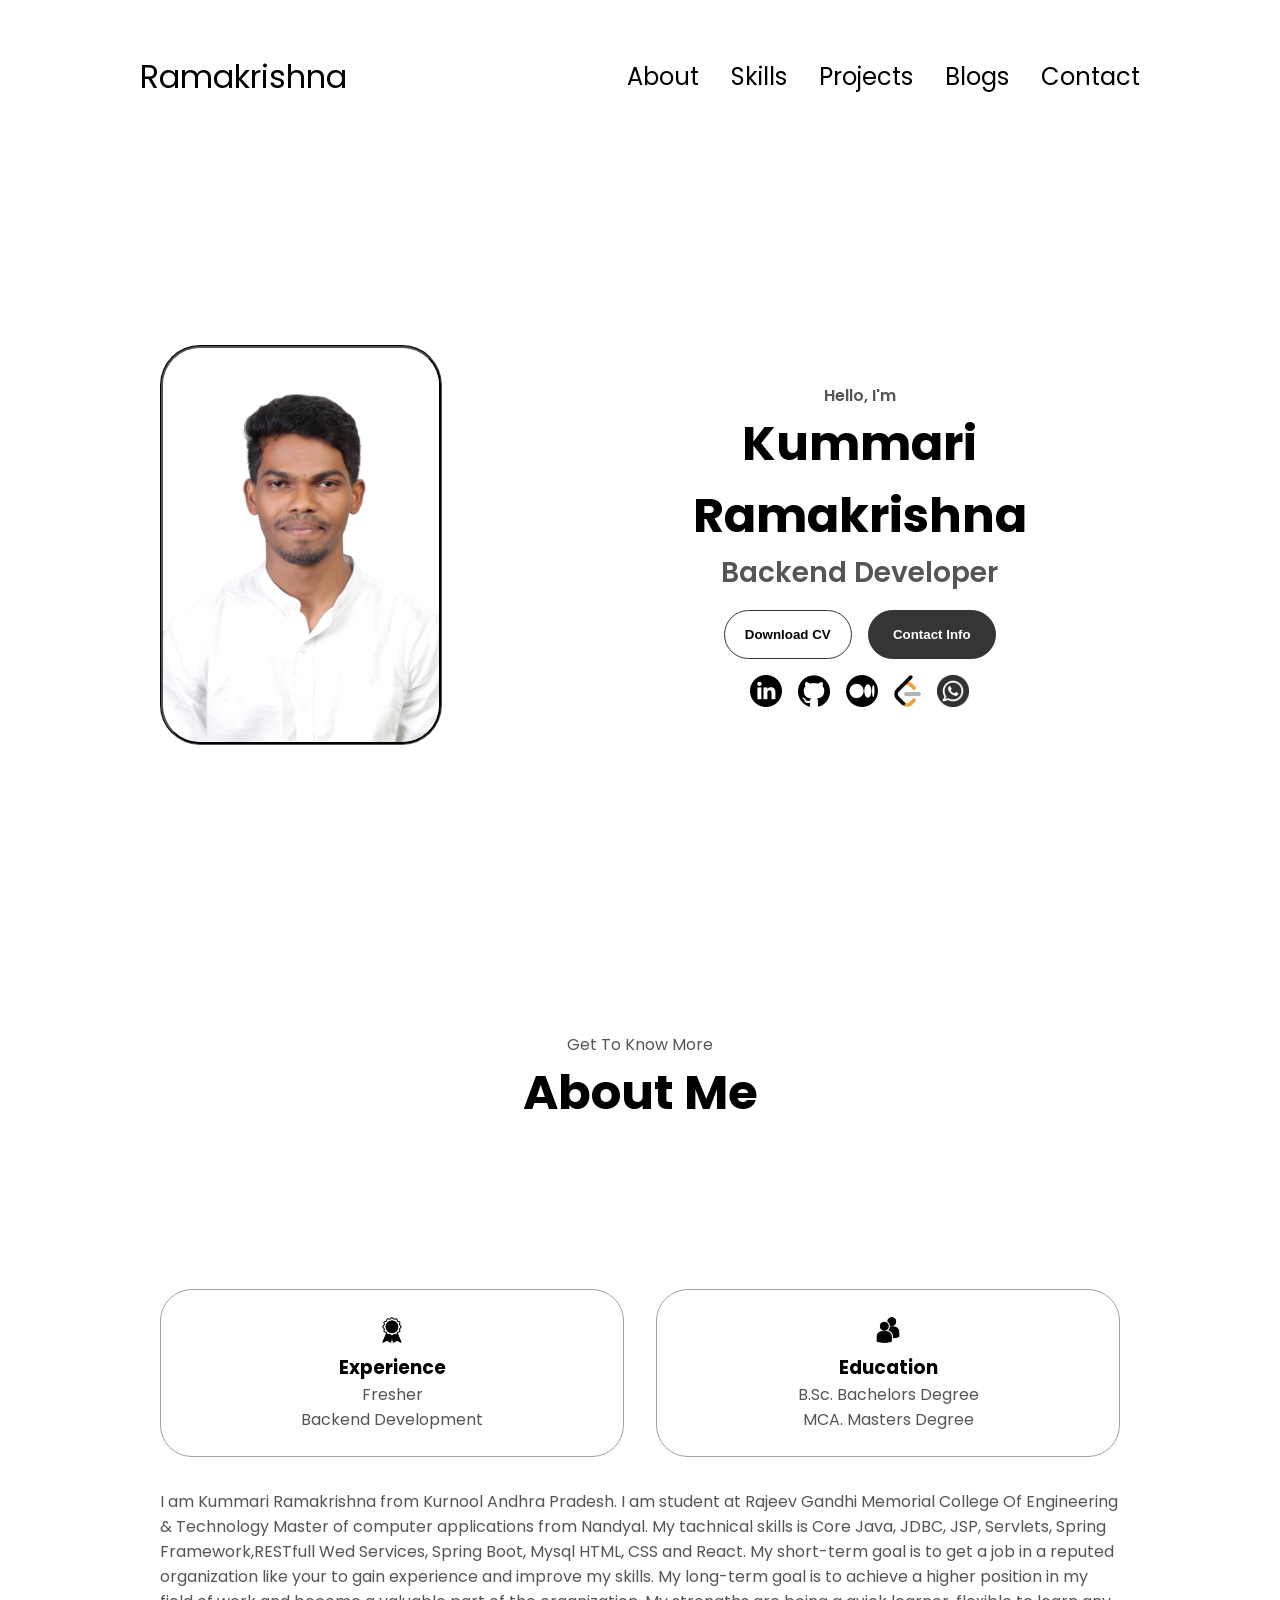
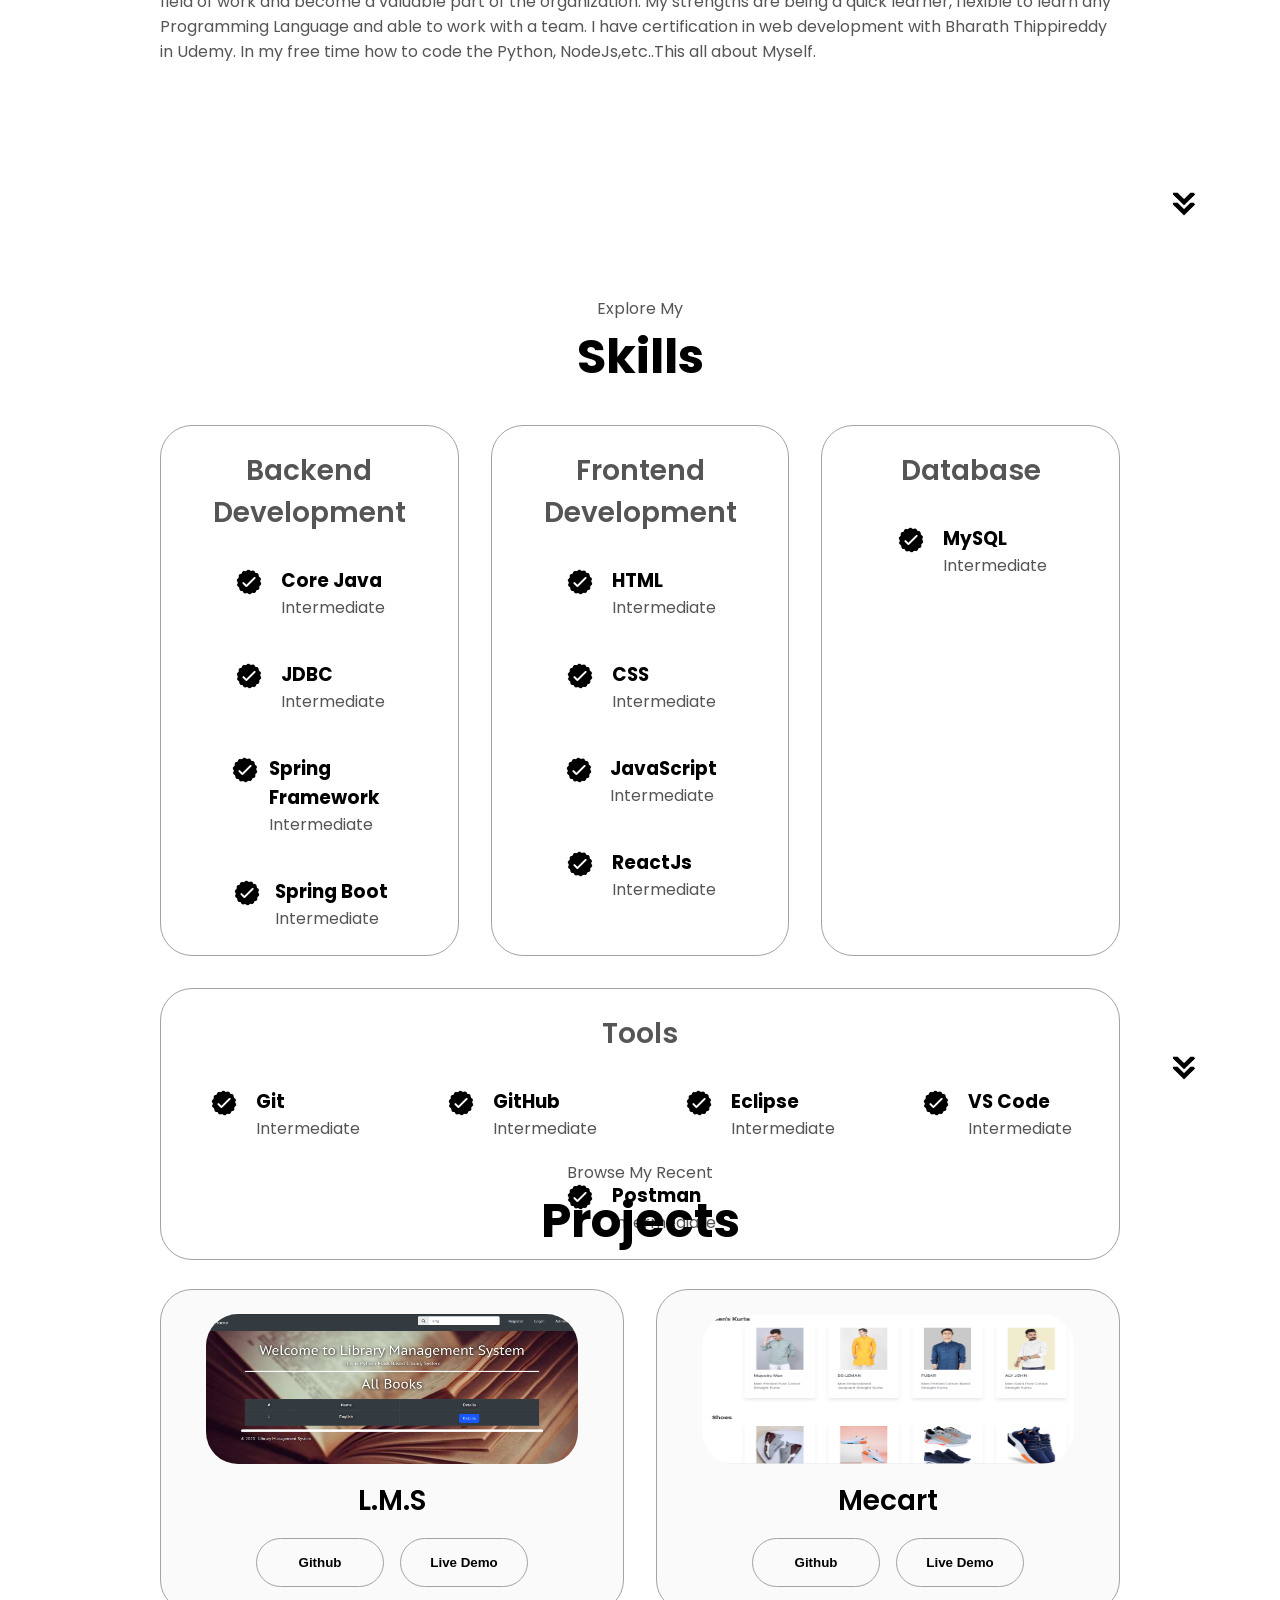
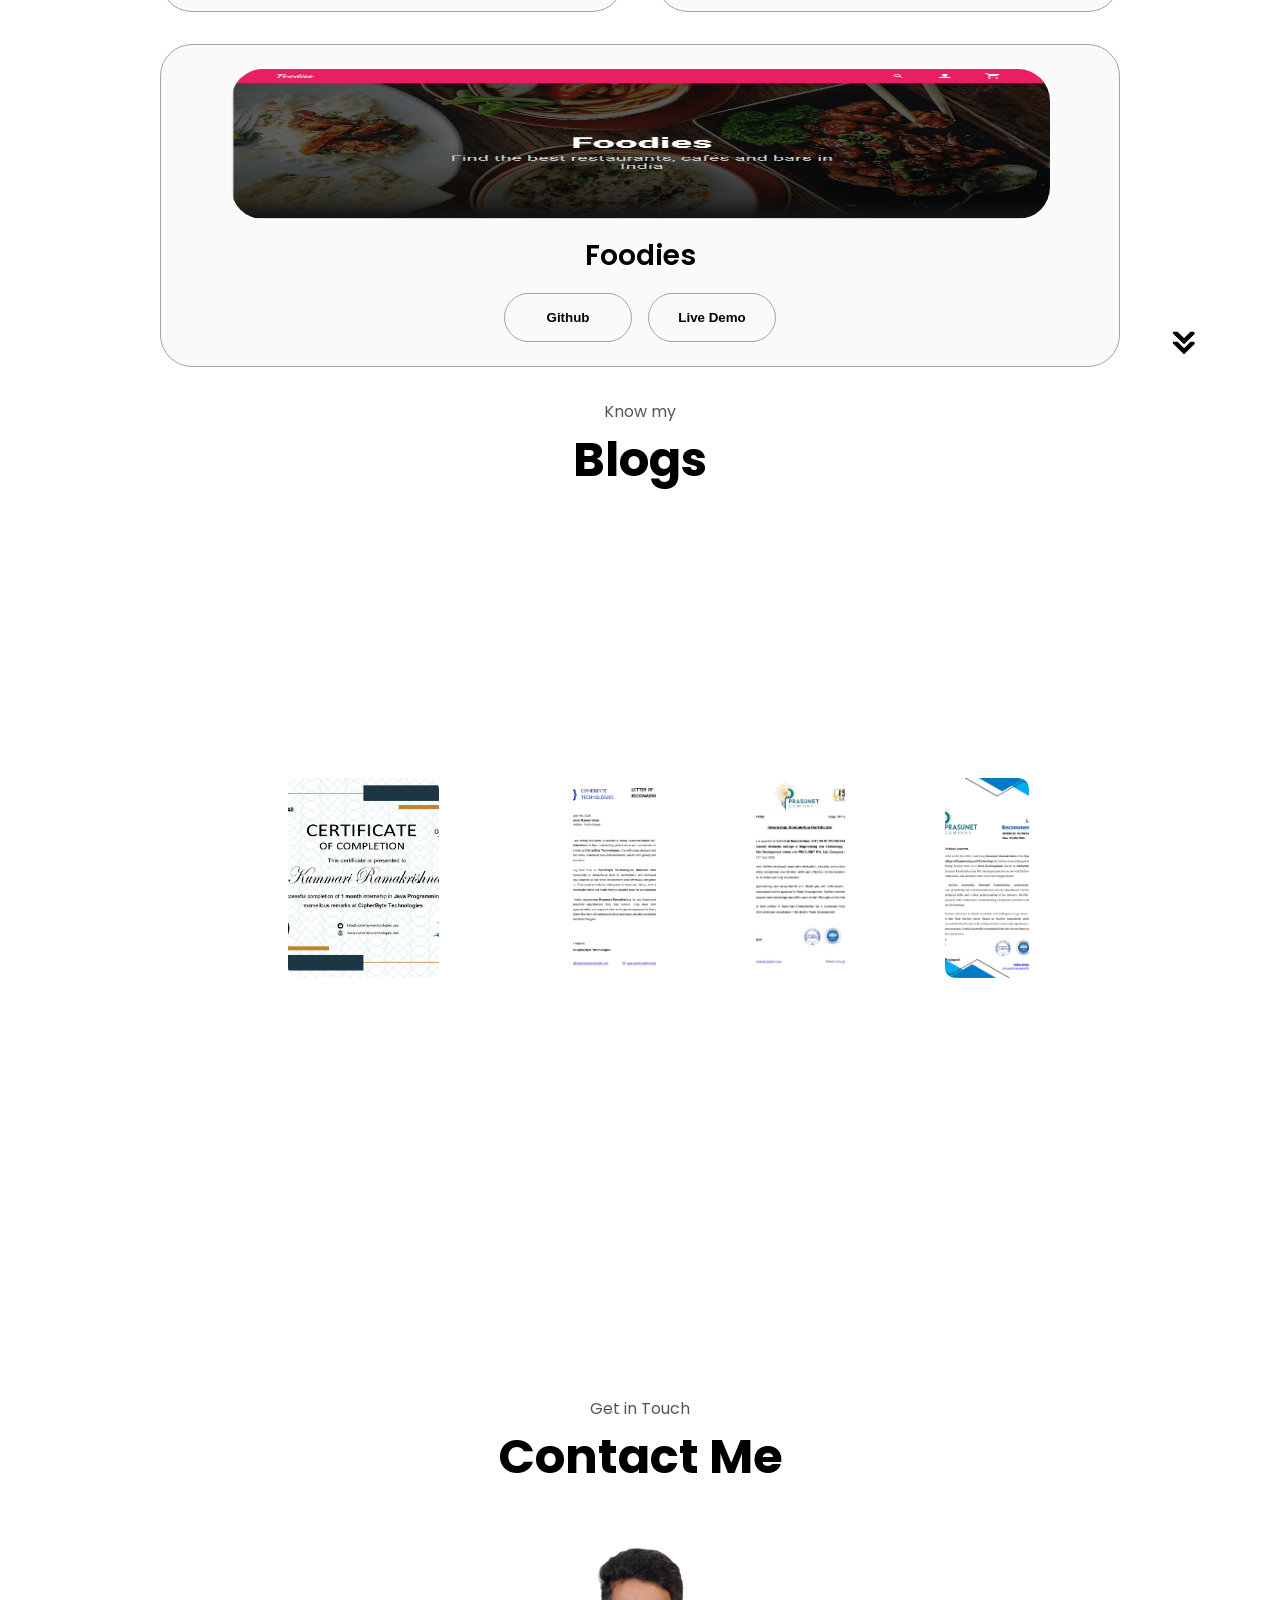
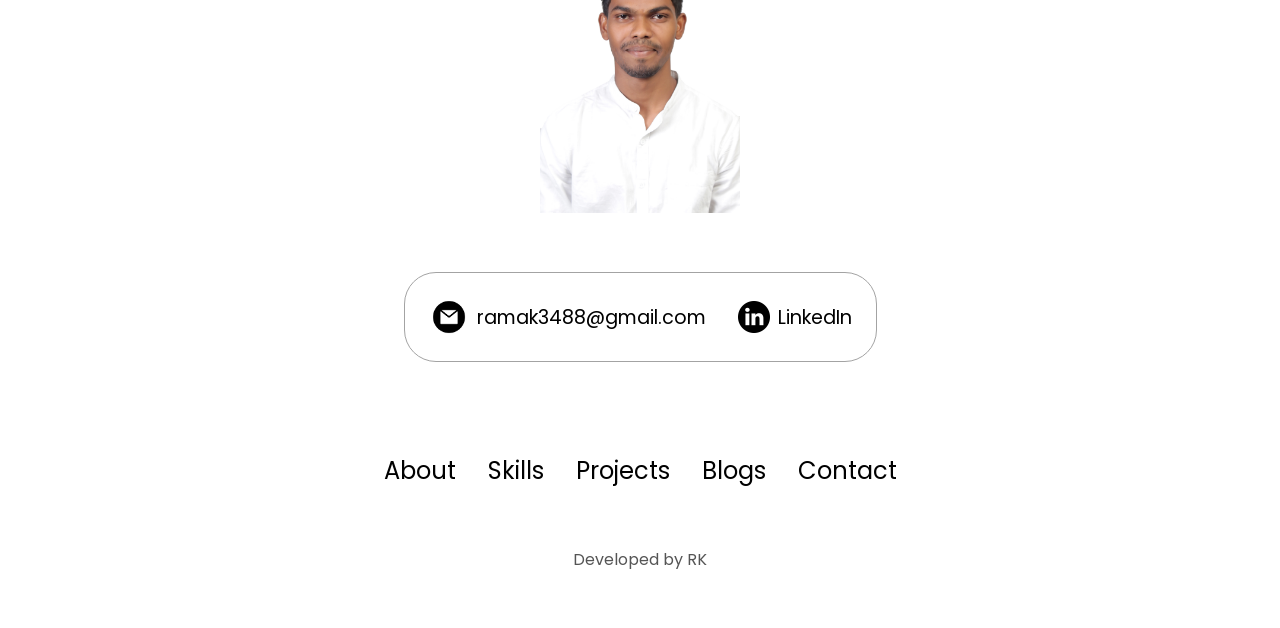
==== commit 13d2fcba: "RK" ====
--- a/Ramakrishna/index.html
+++ b/Ramakrishna/index.html
@@ -49,7 +49,7 @@
         <div class="btn-container">
           <button
             class="btn btn-color-2"
-            onclick="window.open('./assets/RamakrishnaCV3488.pdf')"
+            onclick="window.open('./assets/K_Ramakrishna.pdf')"
           >
             Download CV
           </button>
@@ -425,7 +425,19 @@
     <section class="main-blog" id="blogs">
       <div class="blogs">
         <div class="blog">
-          <img src="./assets/Blogs/Offer-Letter.jpg" alt="">
+          <img src="./assets/Blogs/CiperByteCom.jpg" alt="CiperByte">
+          <div class="content">
+            <h1>Java Programming Intern</h1>
+            <h2>CipherByte Technologies</h2>
+            <p>Sep-2024 to Oct-2024</p>
+            <p>-Internship Offer Letter</p>
+          </div>
+        </div>
+      </div>
+
+      <div class="blogs">
+        <div class="blog">
+          <img src="./assets/Blogs/CiperByteRe.jpg" alt="">
           <div class="content">
             <h1>Web Development Intern</h1>
             <h2>Prasunet Company Private Limited</h2>
@@ -434,6 +446,7 @@
           </div>
         </div>
       </div>
+
       <div class="blogs">
         <div class="blog">
           <img src="./assets/Blogs/Completions-Certificate.jpg" alt="">
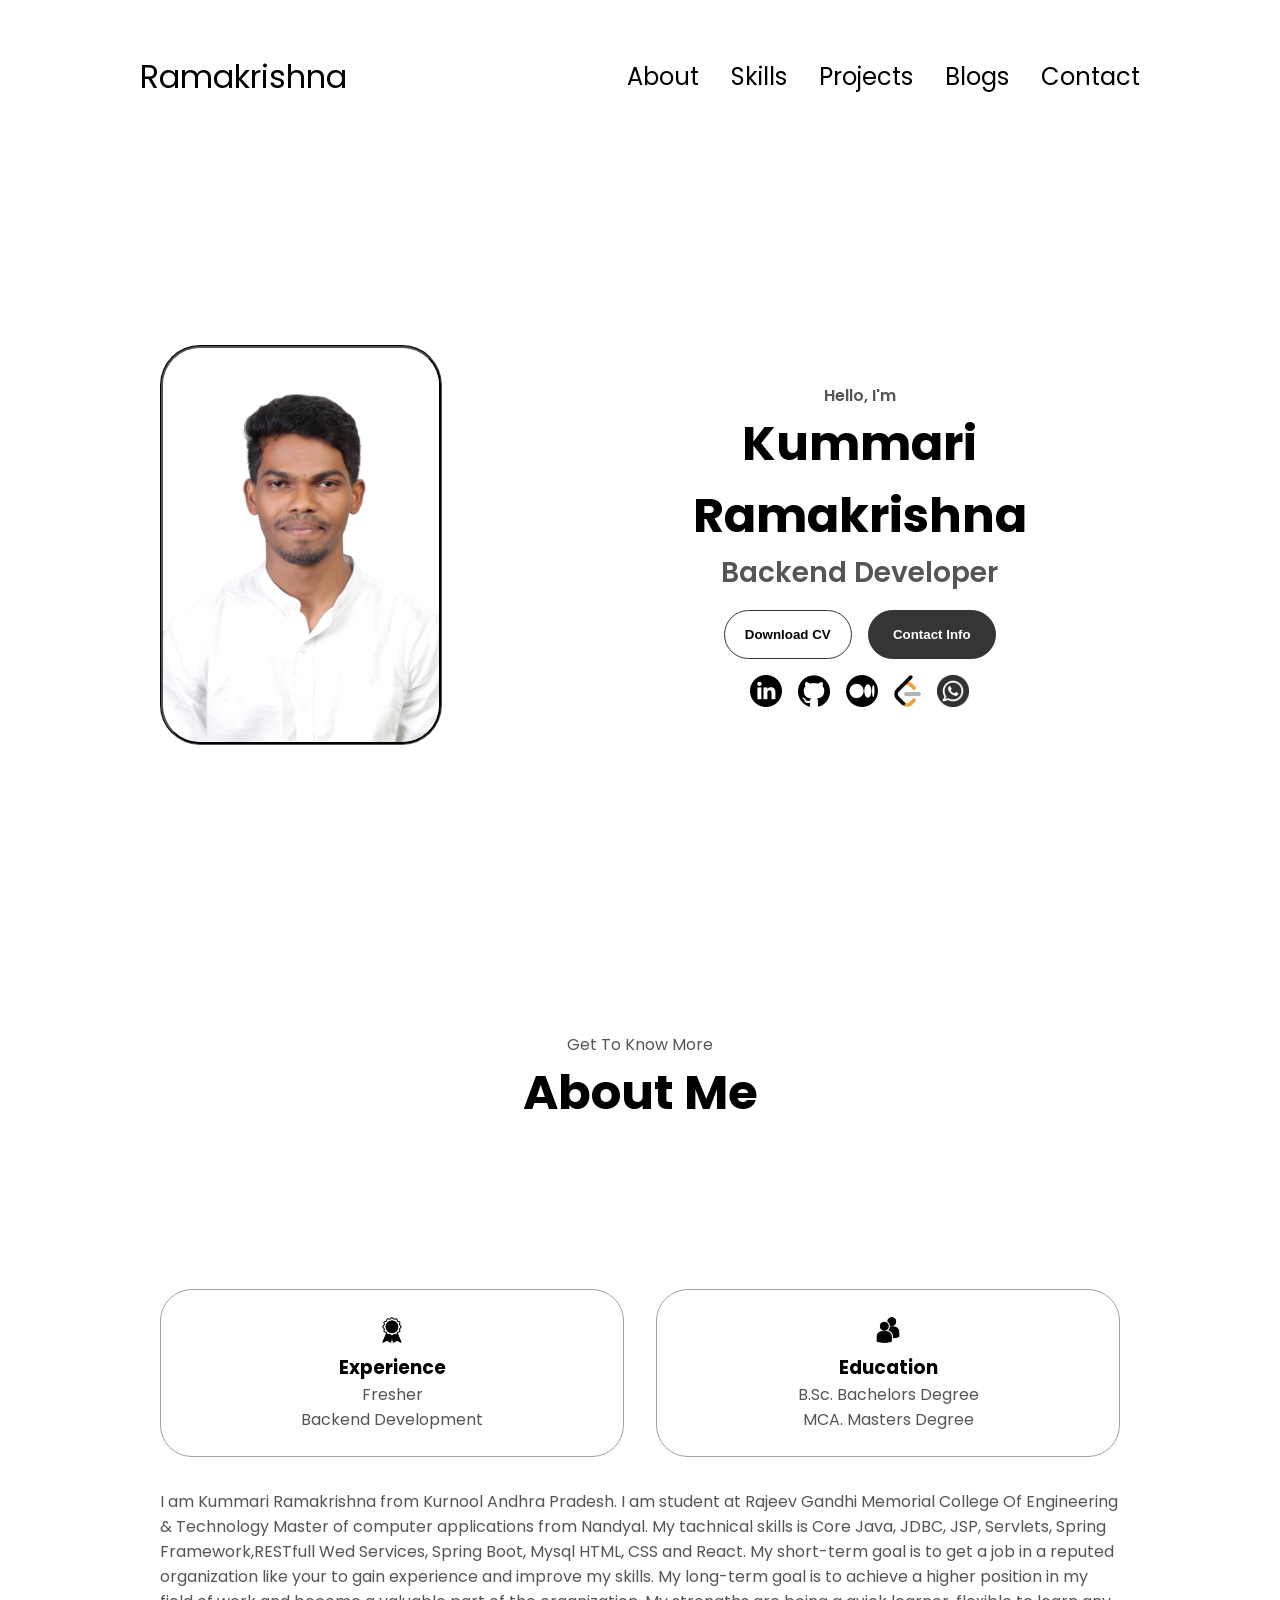
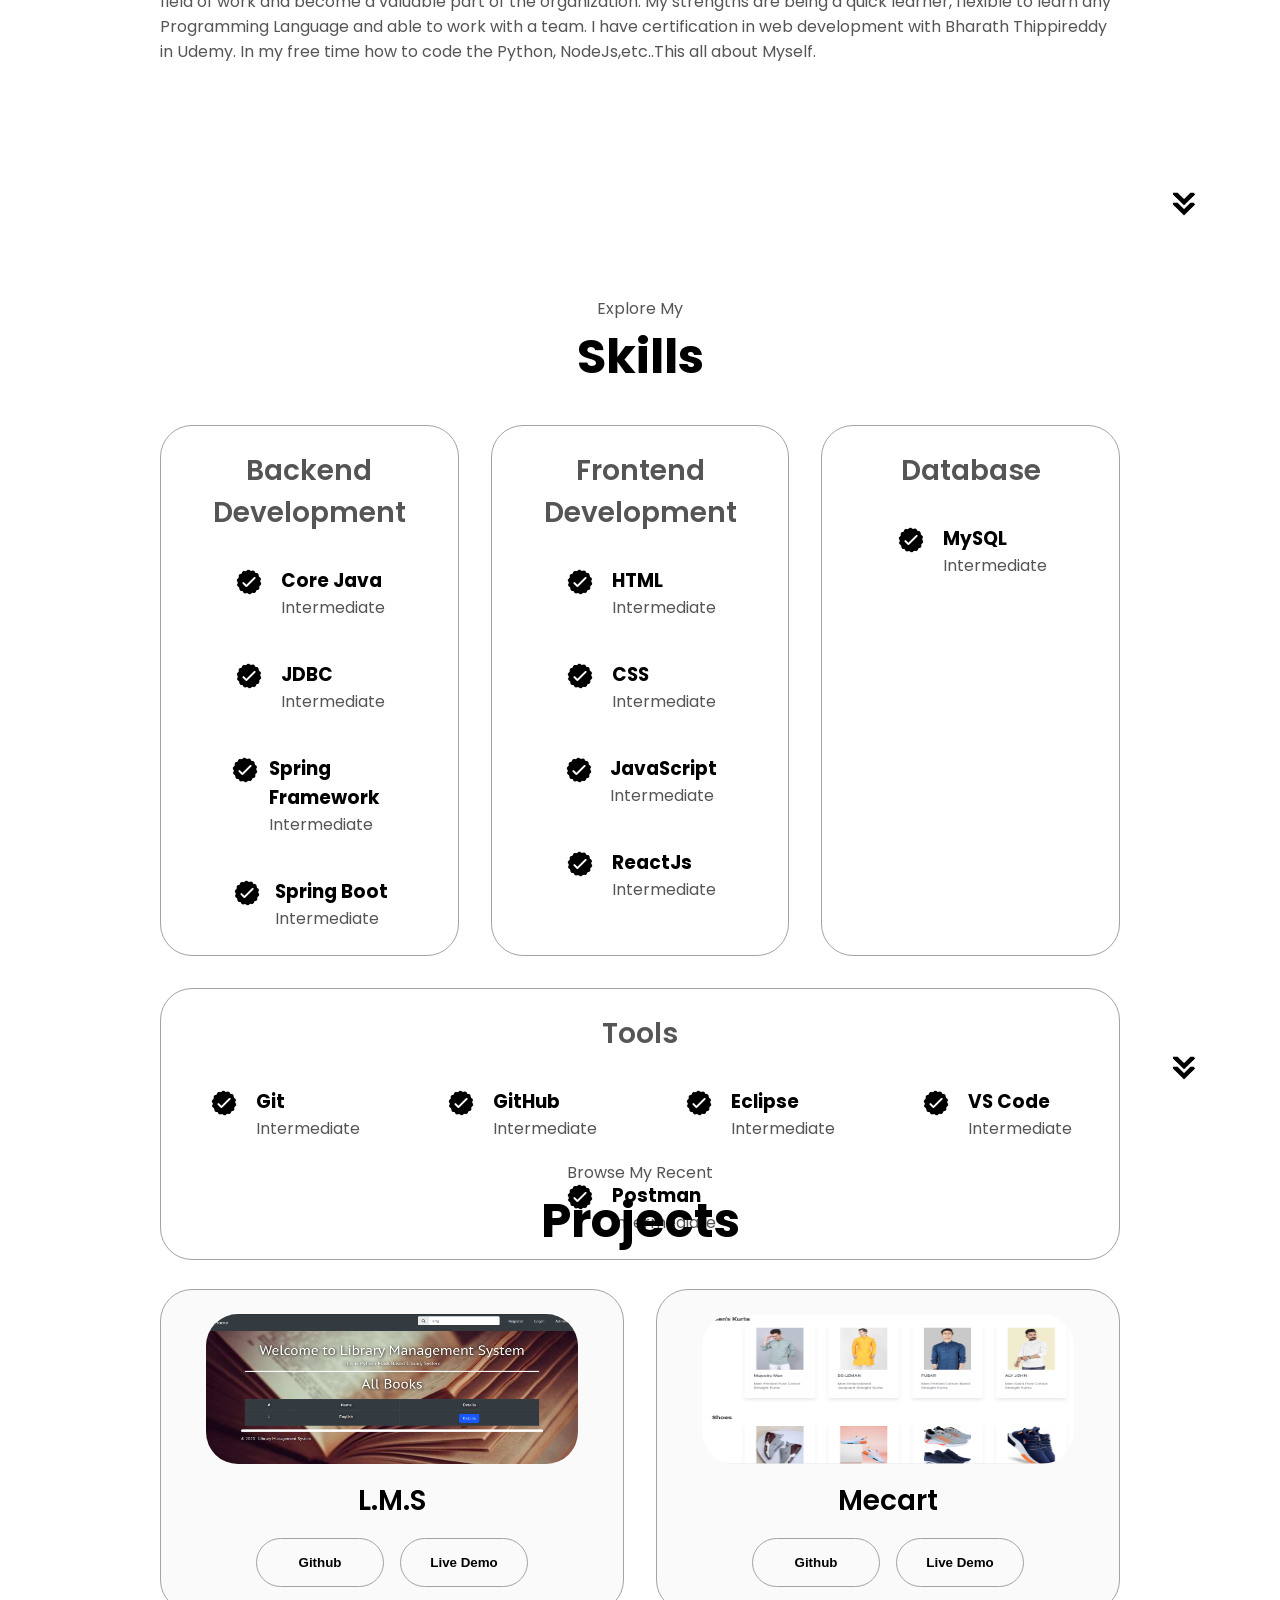
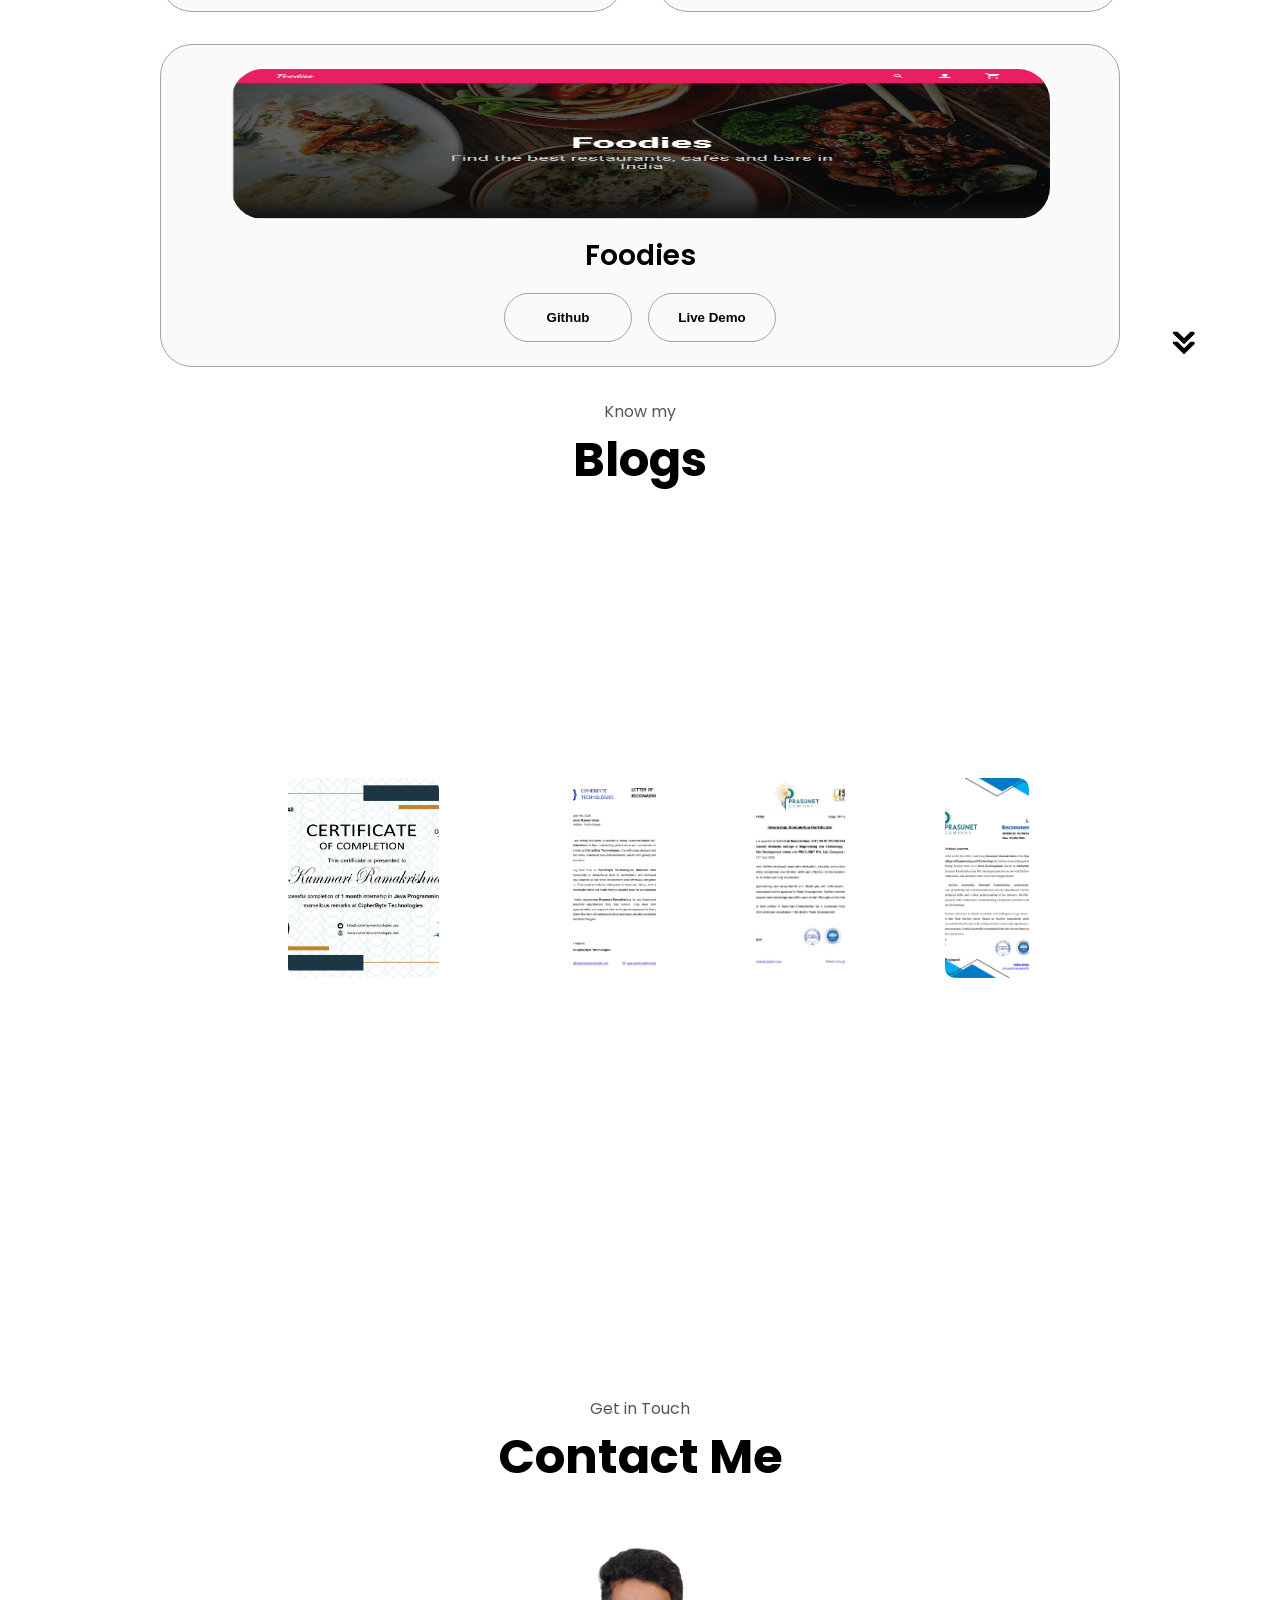
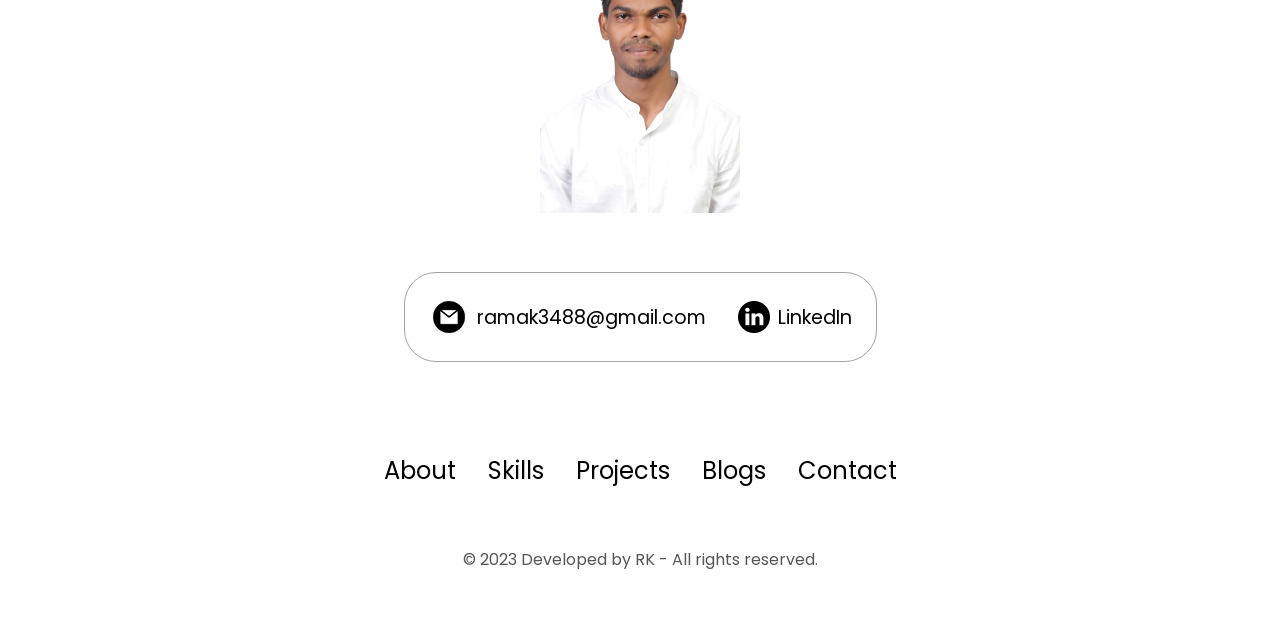
==== commit 8eb9fb41: "Ram" ====
--- a/Ramakrishna/index.html
+++ b/Ramakrishna/index.html
@@ -430,7 +430,7 @@
             <h1>Java Programming Intern</h1>
             <h2>CipherByte Technologies</h2>
             <p>Sep-2024 to Oct-2024</p>
-            <p>-Internship Offer Letter</p>
+            <p>-Internship Completion Certificate</p>
           </div>
         </div>
       </div>
@@ -442,7 +442,7 @@
             <h1>Web Development Intern</h1>
             <h2>Prasunet Company Private Limited</h2>
             <p>June-2024 to July-2024</p>
-            <p>-Internship Offer Letter</p>
+            <p>-Letter of Recommendation(LoR)</p>
           </div>
         </div>
       </div>
@@ -518,7 +518,7 @@
           </ul>
         </div>
       </nav>
-      <p>Developed by RK</p>
+      <p>© 2023 Developed by RK - All rights reserved.</p>
     </footer>
     <script src="script.js"></script>
   </body>
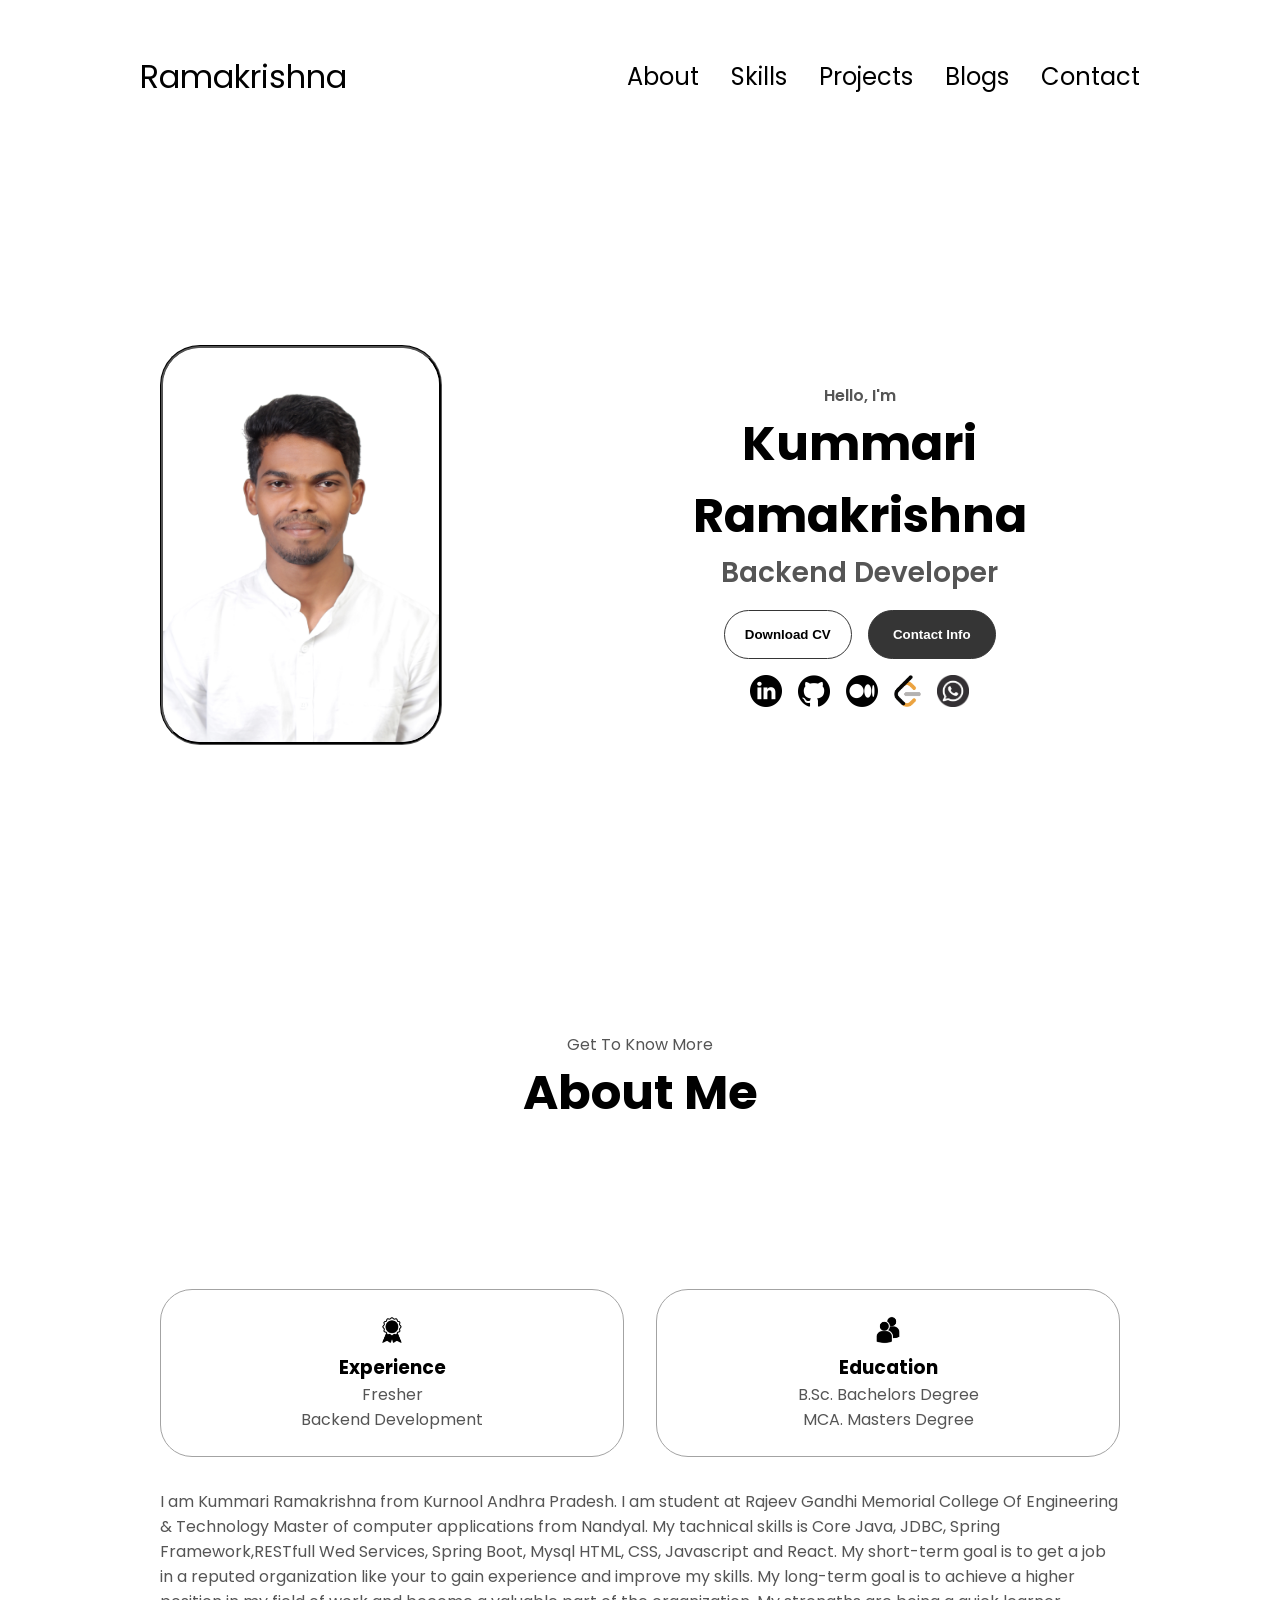
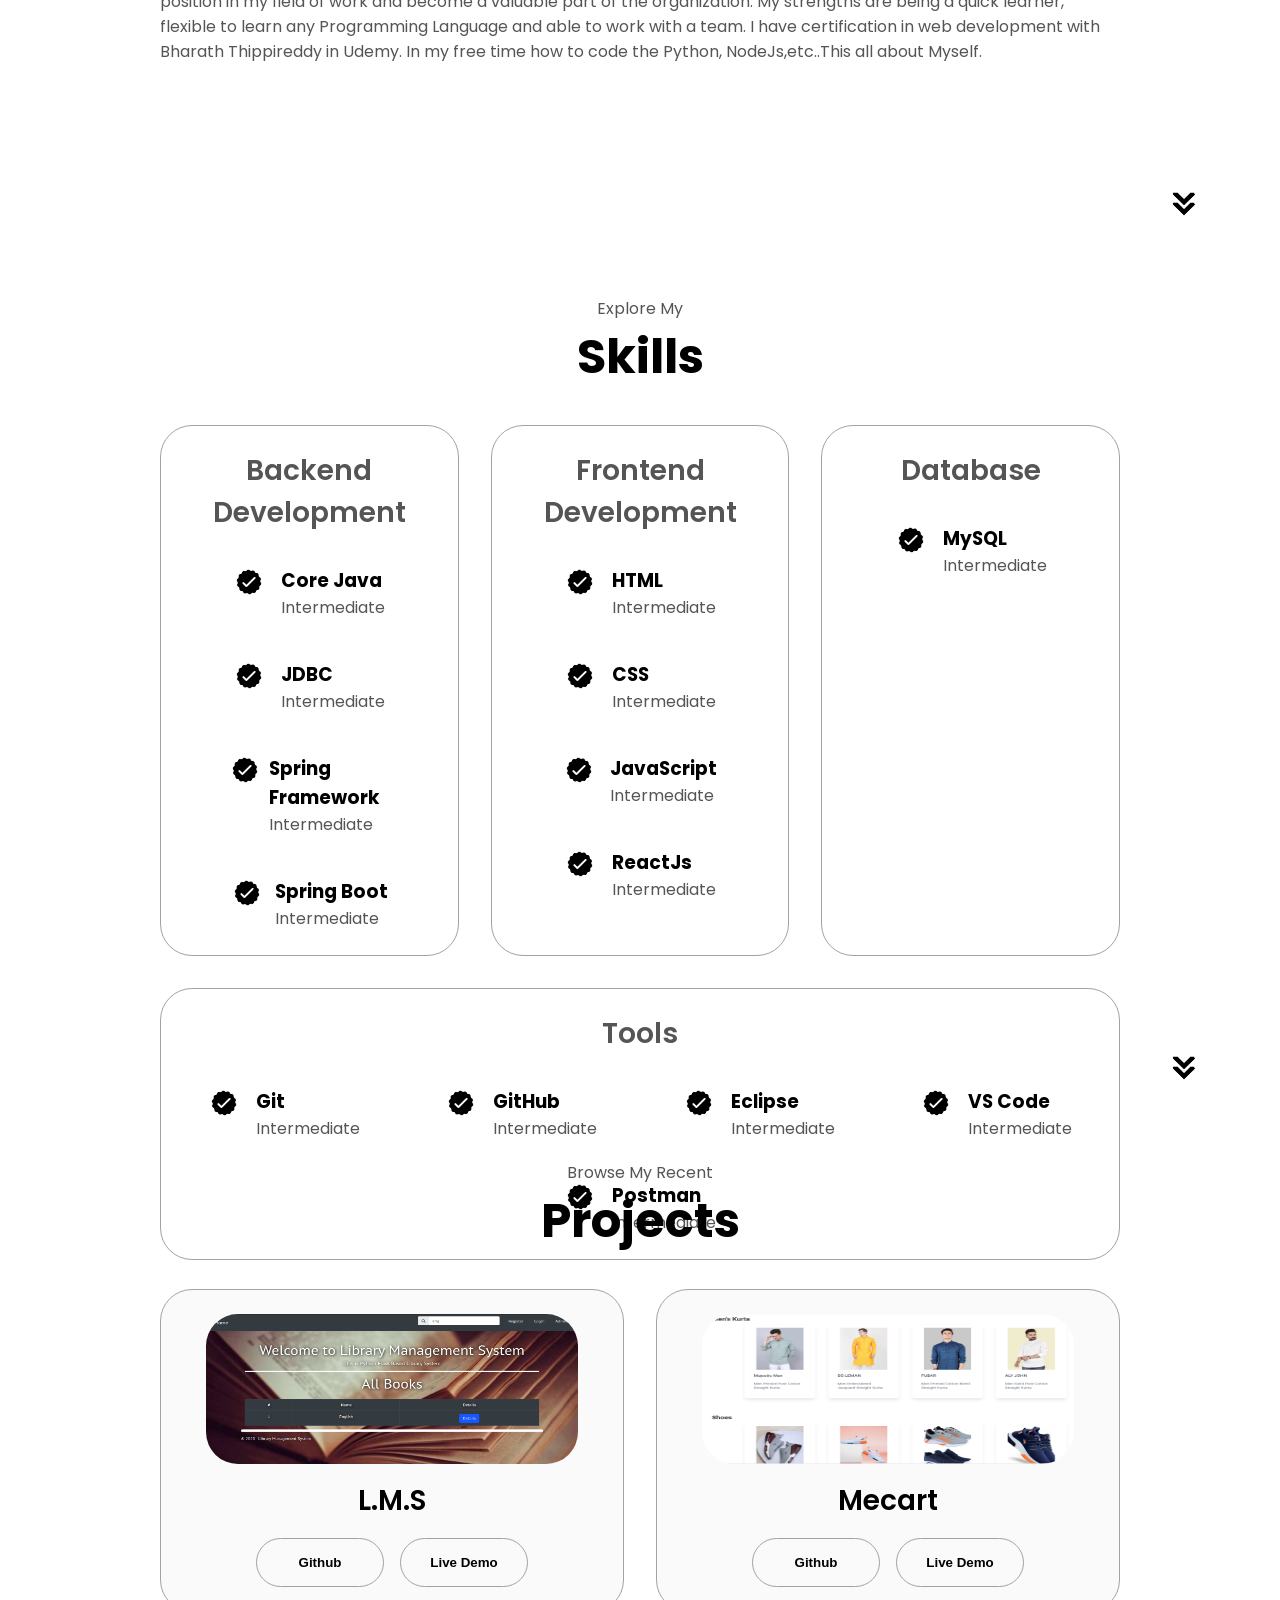
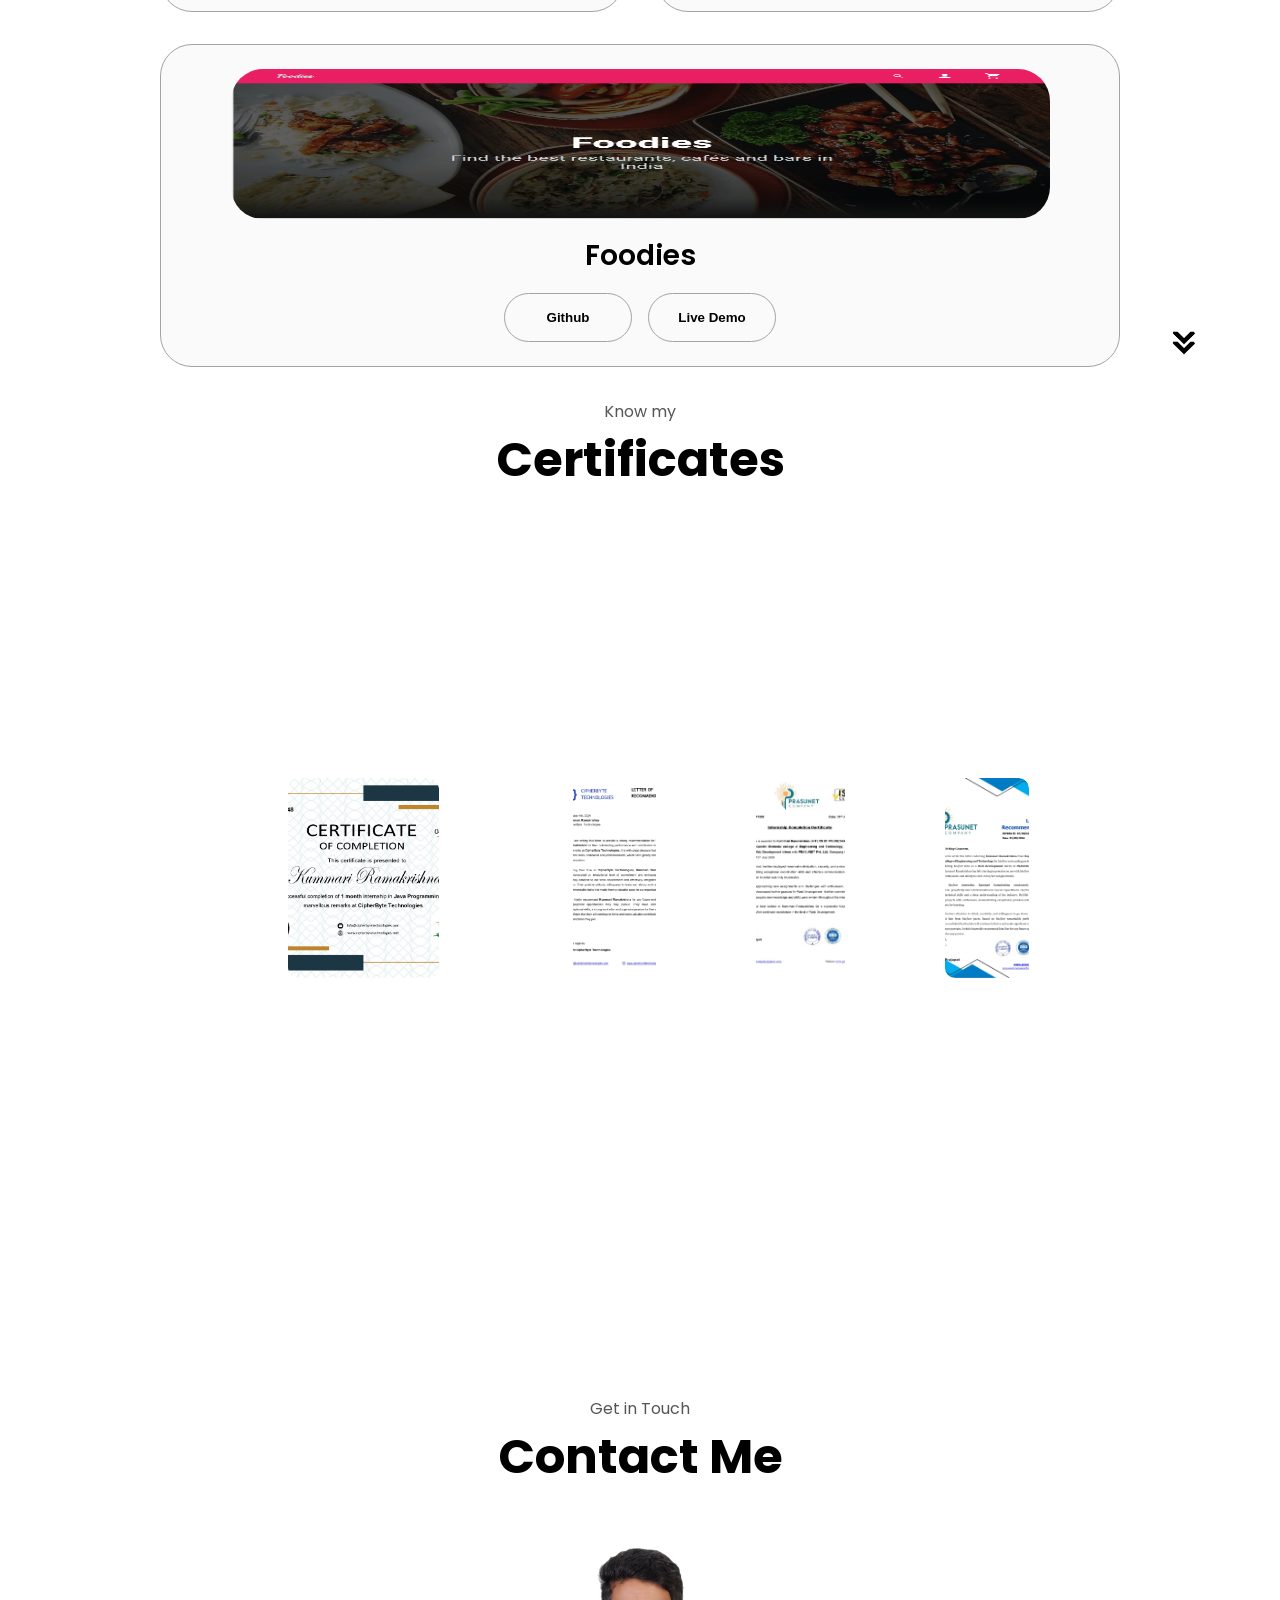
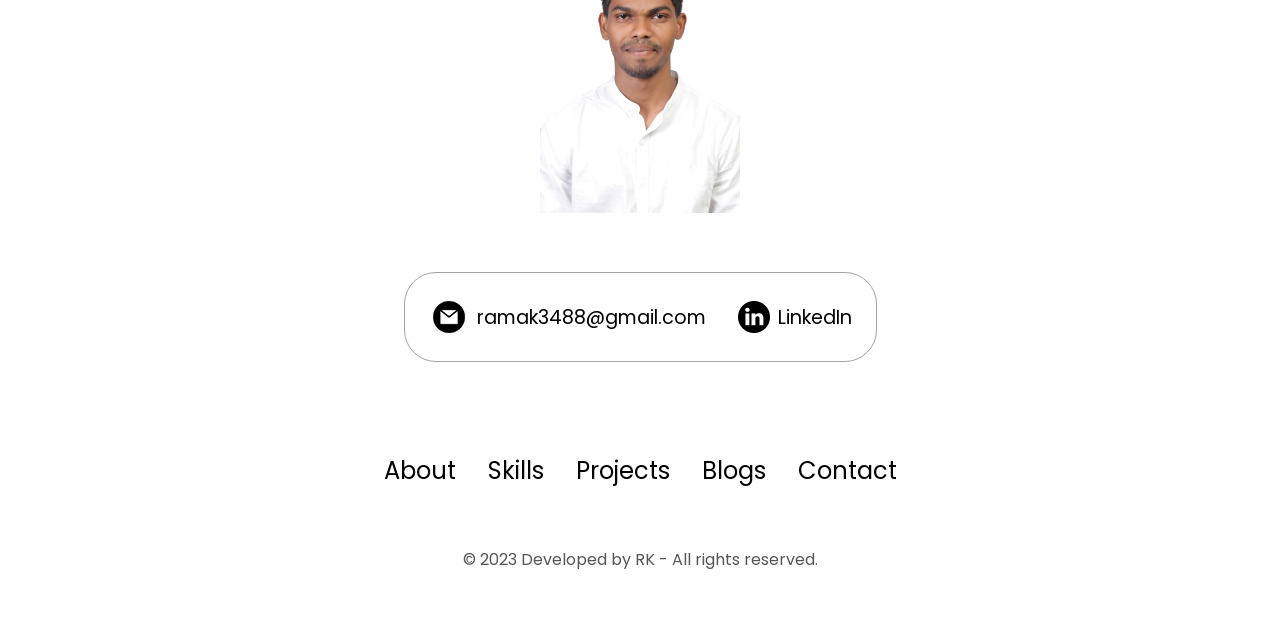
==== commit a45b2f42: "Update index.html" ====
--- a/Ramakrishna/index.html
+++ b/Ramakrishna/index.html
@@ -86,7 +86,7 @@
       src="./assets/whatsapp.png"
       alt="Whatsapp profile"
       class="icon"
-      onclick="location.href='https://wa.me/+919949920219?text=Hello%20Ram,%20I%20am'"
+      onclick="location.href='https://wa.me/+919949920819?text=Hello%20Ram,%20I%20am'"
     />
         </div>
       </div>
@@ -128,7 +128,7 @@
               I am Kummari Ramakrishna from Kurnool Andhra Pradesh. 
               I am student at Rajeev Gandhi Memorial
               College Of Engineering & Technology Master of computer applications from Nandyal. 
-              My tachnical skills is Core Java, JDBC, JSP, Servlets, Spring Framework,RESTfull Wed Services, Spring Boot, Mysql HTML, CSS and React.
+              My tachnical skills is Core Java, JDBC, Spring Framework,RESTfull Wed Services, Spring Boot, Mysql HTML, CSS, Javascript and React.
                My short-term goal is to get a job in a reputed organization like your to gain experience and improve my skills. 
                My long-term goal is to achieve a higher position in my field of work and become a valuable part of the organization.
                 My strengths are being a quick learner, flexible to learn any Programming Language and able to work with a team.
@@ -421,7 +421,7 @@
       />
     </section>
     <p class="section__text__p1">Know my </p>
-      <h1 class="title">Blogs</h1>
+      <h1 class="title">Certificates</h1>
     <section class="main-blog" id="blogs">
       <div class="blogs">
         <div class="blog">
